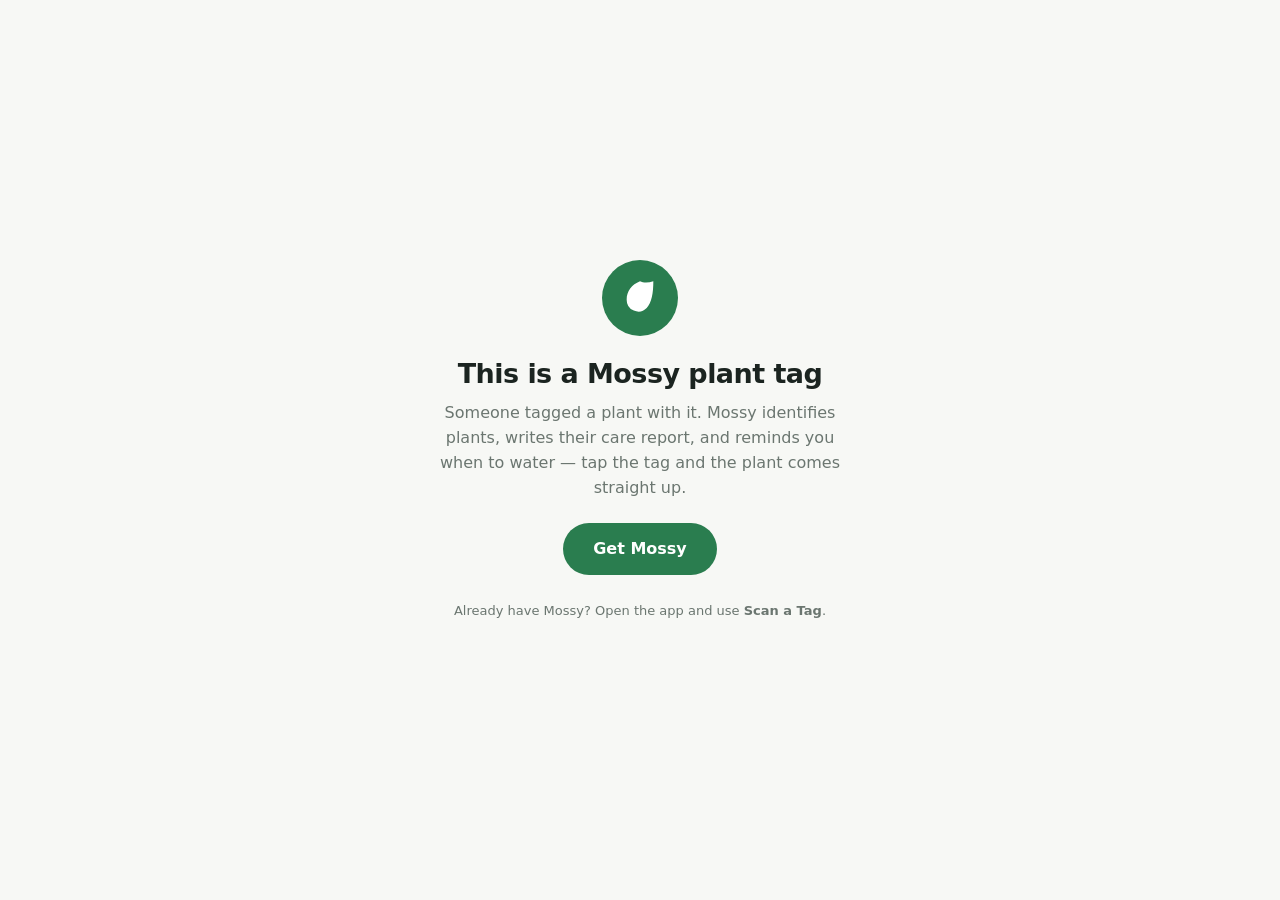
==== index.html @ 31482e2d "Mossy plant tag site: universal-link association file + landing page" ====
<!doctype html>
<html lang="en">
<head>
<meta charset="utf-8">
<meta name="viewport" content="width=device-width,initial-scale=1">
<title>Mossy Plant Tag</title>
<style>
  :root{
    --paper:#F7F8F5; --ink:#1B2420; --muted:#6B7670;
    --leaf:#2A7D4F; --rule:#D9DED7; --card:#FFFFFF;
  }
  @media (prefers-color-scheme:dark){
    :root{--paper:#121613;--ink:#E8EDE7;--muted:#94A09A;--leaf:#5FBF88;--rule:#2C3630;--card:#1A201C}
  }
  *{box-sizing:border-box}
  body{
    margin:0;min-height:100vh;display:flex;align-items:center;justify-content:center;
    padding:32px 20px;background:var(--paper);color:var(--ink);
    font:16px/1.55 -apple-system,BlinkMacSystemFont,"Segoe UI",system-ui,sans-serif;
  }
  .card{max-width:420px;width:100%;text-align:center}
  .mark{
    width:76px;height:76px;margin:0 auto 22px;border-radius:50%;
    background:var(--leaf);display:flex;align-items:center;justify-content:center;
  }
  .mark svg{width:40px;height:40px;fill:#fff}
  h1{font-size:27px;line-height:1.15;margin:0 0 12px;letter-spacing:-.02em}
  p{margin:0 0 18px;color:var(--muted)}
  .plant{
    background:var(--card);border:1px solid var(--rule);border-radius:14px;
    padding:16px;margin:24px 0;text-align:left;display:none;
  }
  .plant.on{display:block}
  .plant .lbl{
    font-size:11px;letter-spacing:.13em;text-transform:uppercase;color:var(--muted);
    margin-bottom:5px;
  }
  .plant code{
    font:13px ui-monospace,SFMono-Regular,Menlo,monospace;color:var(--ink);
    word-break:break-all;
  }
  .cta{
    display:inline-block;background:var(--leaf);color:#fff;text-decoration:none;
    font-weight:600;padding:14px 30px;border-radius:999px;margin-top:4px;
  }
  .note{font-size:13px;color:var(--muted);margin-top:26px}
</style>
</head>
<body>
  <div class="card">
    <div class="mark">
      <svg viewBox="0 0 24 24" aria-hidden="true"><path d="M12 2C7 4 4 8 4 13a7 7 0 0 0 12 5c3-3 4-9 4-16-3 1-6 1-8 0Z"/></svg>
    </div>
    <h1>This is a Mossy plant tag</h1>
    <p>Someone tagged a plant with it. Mossy identifies plants, writes their care report, and reminds you when to water — tap the tag and the plant comes straight up.</p>

    <div class="plant" id="plant">
      <div class="lbl">Plant on this tag</div>
      <code id="pid"></code>
    </div>

    <a class="cta" href="#" id="cta">Get Mossy</a>
    <p class="note">Already have Mossy? Open the app and use <b>Scan a Tag</b>.</p>
  </div>

<script>
  // The tag URL is /p/<uuid>. Show the id so a person can tell tags apart.
  var m = location.pathname.match(/\/p\/([0-9a-fA-F-]{36})/);
  if (m) {
    document.getElementById('pid').textContent = m[1];
    document.getElementById('plant').classList.add('on');
  }
</script>
</body>
</html>
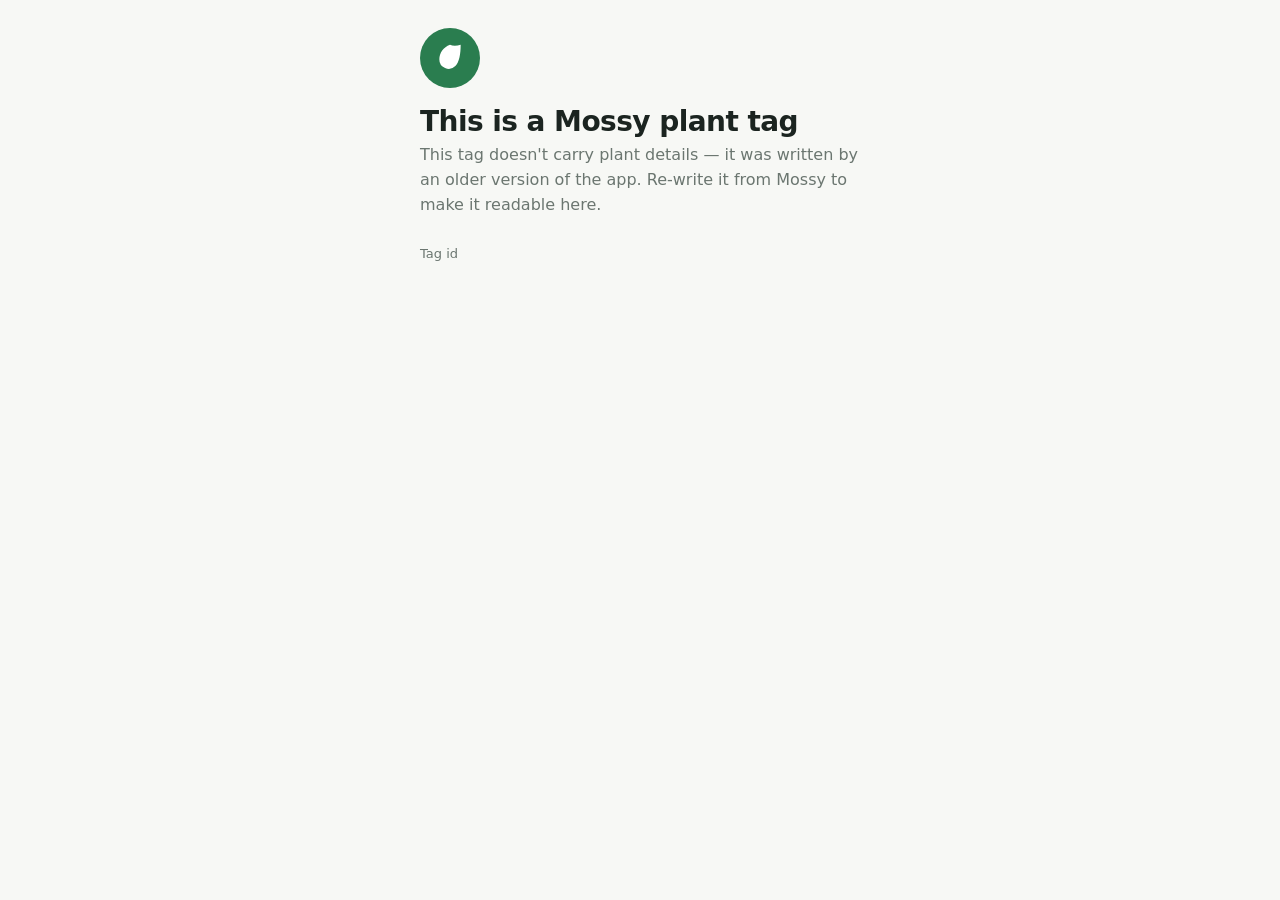
==== commit a15bc1aa: "Self-describing plant page: renders name/light/water from the tag URL, per-browser watering log" ====
--- a/index.html
+++ b/index.html
@@ -6,70 +6,152 @@
 <title>Mossy Plant Tag</title>
 <style>
   :root{
-    --paper:#F7F8F5; --ink:#1B2420; --muted:#6B7670;
-    --leaf:#2A7D4F; --rule:#D9DED7; --card:#FFFFFF;
+    --paper:#F7F8F5;--ink:#1B2420;--muted:#6B7670;--leaf:#2A7D4F;
+    --rule:#D9DED7;--card:#FFF;--blue:#2D6CA8;
   }
   @media (prefers-color-scheme:dark){
-    :root{--paper:#121613;--ink:#E8EDE7;--muted:#94A09A;--leaf:#5FBF88;--rule:#2C3630;--card:#1A201C}
+    :root{--paper:#121613;--ink:#E8EDE7;--muted:#94A09A;--leaf:#5FBF88;
+          --rule:#2C3630;--card:#1A201C;--blue:#6BA6DC}
   }
   *{box-sizing:border-box}
-  body{
-    margin:0;min-height:100vh;display:flex;align-items:center;justify-content:center;
-    padding:32px 20px;background:var(--paper);color:var(--ink);
-    font:16px/1.55 -apple-system,BlinkMacSystemFont,"Segoe UI",system-ui,sans-serif;
-  }
-  .card{max-width:420px;width:100%;text-align:center}
-  .mark{
-    width:76px;height:76px;margin:0 auto 22px;border-radius:50%;
-    background:var(--leaf);display:flex;align-items:center;justify-content:center;
-  }
-  .mark svg{width:40px;height:40px;fill:#fff}
-  h1{font-size:27px;line-height:1.15;margin:0 0 12px;letter-spacing:-.02em}
-  p{margin:0 0 18px;color:var(--muted)}
-  .plant{
-    background:var(--card);border:1px solid var(--rule);border-radius:14px;
-    padding:16px;margin:24px 0;text-align:left;display:none;
-  }
-  .plant.on{display:block}
-  .plant .lbl{
-    font-size:11px;letter-spacing:.13em;text-transform:uppercase;color:var(--muted);
-    margin-bottom:5px;
-  }
-  .plant code{
-    font:13px ui-monospace,SFMono-Regular,Menlo,monospace;color:var(--ink);
-    word-break:break-all;
-  }
-  .cta{
-    display:inline-block;background:var(--leaf);color:#fff;text-decoration:none;
-    font-weight:600;padding:14px 30px;border-radius:999px;margin-top:4px;
-  }
-  .note{font-size:13px;color:var(--muted);margin-top:26px}
+  body{margin:0;padding:28px 20px 56px;background:var(--paper);color:var(--ink);
+    font:16px/1.55 -apple-system,BlinkMacSystemFont,"Segoe UI",Roboto,system-ui,sans-serif}
+  .wrap{max-width:440px;margin:0 auto}
+  .mark{width:60px;height:60px;border-radius:50%;background:var(--leaf);
+    display:flex;align-items:center;justify-content:center;margin-bottom:18px}
+  .mark svg{width:32px;height:32px;fill:#fff}
+  h1{font-size:28px;line-height:1.12;margin:0 0 6px;letter-spacing:-.02em}
+  .sub{color:var(--muted);margin:0 0 24px}
+  .card{background:var(--card);border:1px solid var(--rule);border-radius:14px;
+    padding:16px 18px;margin-bottom:12px}
+  .row{display:flex;gap:14px;align-items:flex-start}
+  .row+.row{margin-top:14px;padding-top:14px;border-top:1px solid var(--rule)}
+  .ico{font-size:19px;line-height:1.3;width:24px;flex:none;text-align:center}
+  .k{font-size:11px;letter-spacing:.12em;text-transform:uppercase;color:var(--muted)}
+  .v{font-weight:600}
+  button{font:inherit;font-weight:600;border:0;border-radius:999px;padding:13px 22px;
+    background:var(--leaf);color:#fff;cursor:pointer;width:100%}
+  button.ghost{background:transparent;color:var(--muted);border:1px solid var(--rule);
+    padding:9px 16px;width:auto;font-size:13px;font-weight:500;margin-top:10px}
+  .log{margin-top:6px;font-size:13px;color:var(--muted)}
+  .note{font-size:13px;color:var(--muted);margin-top:26px;line-height:1.6}
+  .note b{color:var(--ink)}
+  code{font:12px ui-monospace,SFMono-Regular,Menlo,monospace;color:var(--muted);
+    word-break:break-all}
+  #generic{display:none}
 </style>
 </head>
 <body>
-  <div class="card">
-    <div class="mark">
-      <svg viewBox="0 0 24 24" aria-hidden="true"><path d="M12 2C7 4 4 8 4 13a7 7 0 0 0 12 5c3-3 4-9 4-16-3 1-6 1-8 0Z"/></svg>
-    </div>
-    <h1>This is a Mossy plant tag</h1>
-    <p>Someone tagged a plant with it. Mossy identifies plants, writes their care report, and reminds you when to water — tap the tag and the plant comes straight up.</p>
+<div class="wrap">
+  <div class="mark">
+    <svg viewBox="0 0 24 24" aria-hidden="true"><path d="M12 2C7 4 4 8 4 13a7 7 0 0 0 12 5c3-3 4-9 4-16-3 1-6 1-8 0Z"/></svg>
+  </div>
 
-    <div class="plant" id="plant">
-      <div class="lbl">Plant on this tag</div>
-      <code id="pid"></code>
+  <div id="plant" hidden>
+    <h1 id="pname">Plant</h1>
+    <p class="sub">From a Mossy plant tag</p>
+
+    <div class="card" id="care"></div>
+
+    <div class="card">
+      <div class="k">Watering</div>
+      <div class="v" id="lastw">Not logged on this phone yet</div>
+      <div class="log" id="due"></div>
+      <div style="margin-top:14px"><button id="water">I watered it today</button></div>
+      <button class="ghost" id="undo" hidden>Undo last</button>
     </div>
 
-    <a class="cta" href="#" id="cta">Get Mossy</a>
-    <p class="note">Already have Mossy? Open the app and use <b>Scan a Tag</b>.</p>
+    <p class="note">
+      Watering dates are saved <b>in this browser only</b> — nothing is uploaded and there's no account.
+      Clearing site data clears them.
+      <br><br>
+      The <b>Mossy app</b> identifies plants from a photo, writes these tags, and sends watering
+      reminders. It's iPhone-only for now.
+    </p>
   </div>
 
+  <div id="generic">
+    <h1>This is a Mossy plant tag</h1>
+    <p class="sub">This tag doesn't carry plant details — it was written by an older version of the app. Re-write it from Mossy to make it readable here.</p>
+    <p class="note">Tag id<br><code id="pid"></code></p>
+  </div>
+</div>
+
 <script>
-  // The tag URL is /p/<uuid>. Show the id so a person can tell tags apart.
+(function () {
+  var q = new URLSearchParams(location.search);
+  var name = q.get('n');
+  var water = parseInt(q.get('w'), 10);
+  var light = q.get('l');
   var m = location.pathname.match(/\/p\/([0-9a-fA-F-]{36})/);
-  if (m) {
-    document.getElementById('pid').textContent = m[1];
-    document.getElementById('plant').classList.add('on');
+  var id = m ? m[1] : null;
+
+  if (!name) {
+    document.getElementById('generic').style.display = 'block';
+    if (id) document.getElementById('pid').textContent = id;
+    return;
   }
+
+  document.getElementById('plant').hidden = false;
+  document.getElementById('pname').textContent = name;
+  document.title = name + ' — Mossy';
+
+  var care = document.getElementById('care');
+  function row(icon, k, v) {
+    var d = document.createElement('div');
+    d.className = 'row';
+    d.innerHTML = '<div class="ico"></div><div><div class="k"></div><div class="v"></div></div>';
+    d.querySelector('.ico').textContent = icon;
+    d.querySelector('.k').textContent = k;
+    d.querySelector('.v').textContent = v;
+    care.appendChild(d);
+  }
+  if (light) row('☀️', 'Light', light);
+  if (water) row('💧', 'Water', 'About every ' + water + (water === 1 ? ' day' : ' days'));
+  if (!light && !water) care.remove();
+
+  // Per-browser watering log. No server, no account — the tag is the key.
+  var KEY = 'mossy:w:' + (id || name);
+  function read() {
+    try { return JSON.parse(localStorage.getItem(KEY) || '[]'); } catch (e) { return []; }
+  }
+  function write(v) {
+    try { localStorage.setItem(KEY, JSON.stringify(v)); } catch (e) {}
+  }
+  function days(iso) {
+    return Math.floor((Date.now() - new Date(iso)) / 86400000);
+  }
+  function render() {
+    var log = read();
+    var lastEl = document.getElementById('lastw');
+    var dueEl = document.getElementById('due');
+    document.getElementById('undo').hidden = log.length === 0;
+    if (!log.length) {
+      lastEl.textContent = 'Not logged on this phone yet';
+      dueEl.textContent = '';
+      return;
+    }
+    var d = days(log[0]);
+    lastEl.textContent = d <= 0 ? 'Watered today'
+      : d === 1 ? 'Watered yesterday' : 'Watered ' + d + ' days ago';
+    if (water) {
+      var left = water - d;
+      dueEl.textContent = left > 1 ? 'Next in about ' + left + ' days'
+        : left === 1 ? 'Next tomorrow'
+        : left === 0 ? 'Due today' : 'Overdue by ' + (-left) + ' days';
+    }
+  }
+  document.getElementById('water').addEventListener('click', function () {
+    var log = read();
+    log.unshift(new Date().toISOString());
+    write(log.slice(0, 30));
+    render();
+  });
+  document.getElementById('undo').addEventListener('click', function () {
+    var log = read(); log.shift(); write(log); render();
+  });
+  render();
+})();
 </script>
 </body>
 </html>
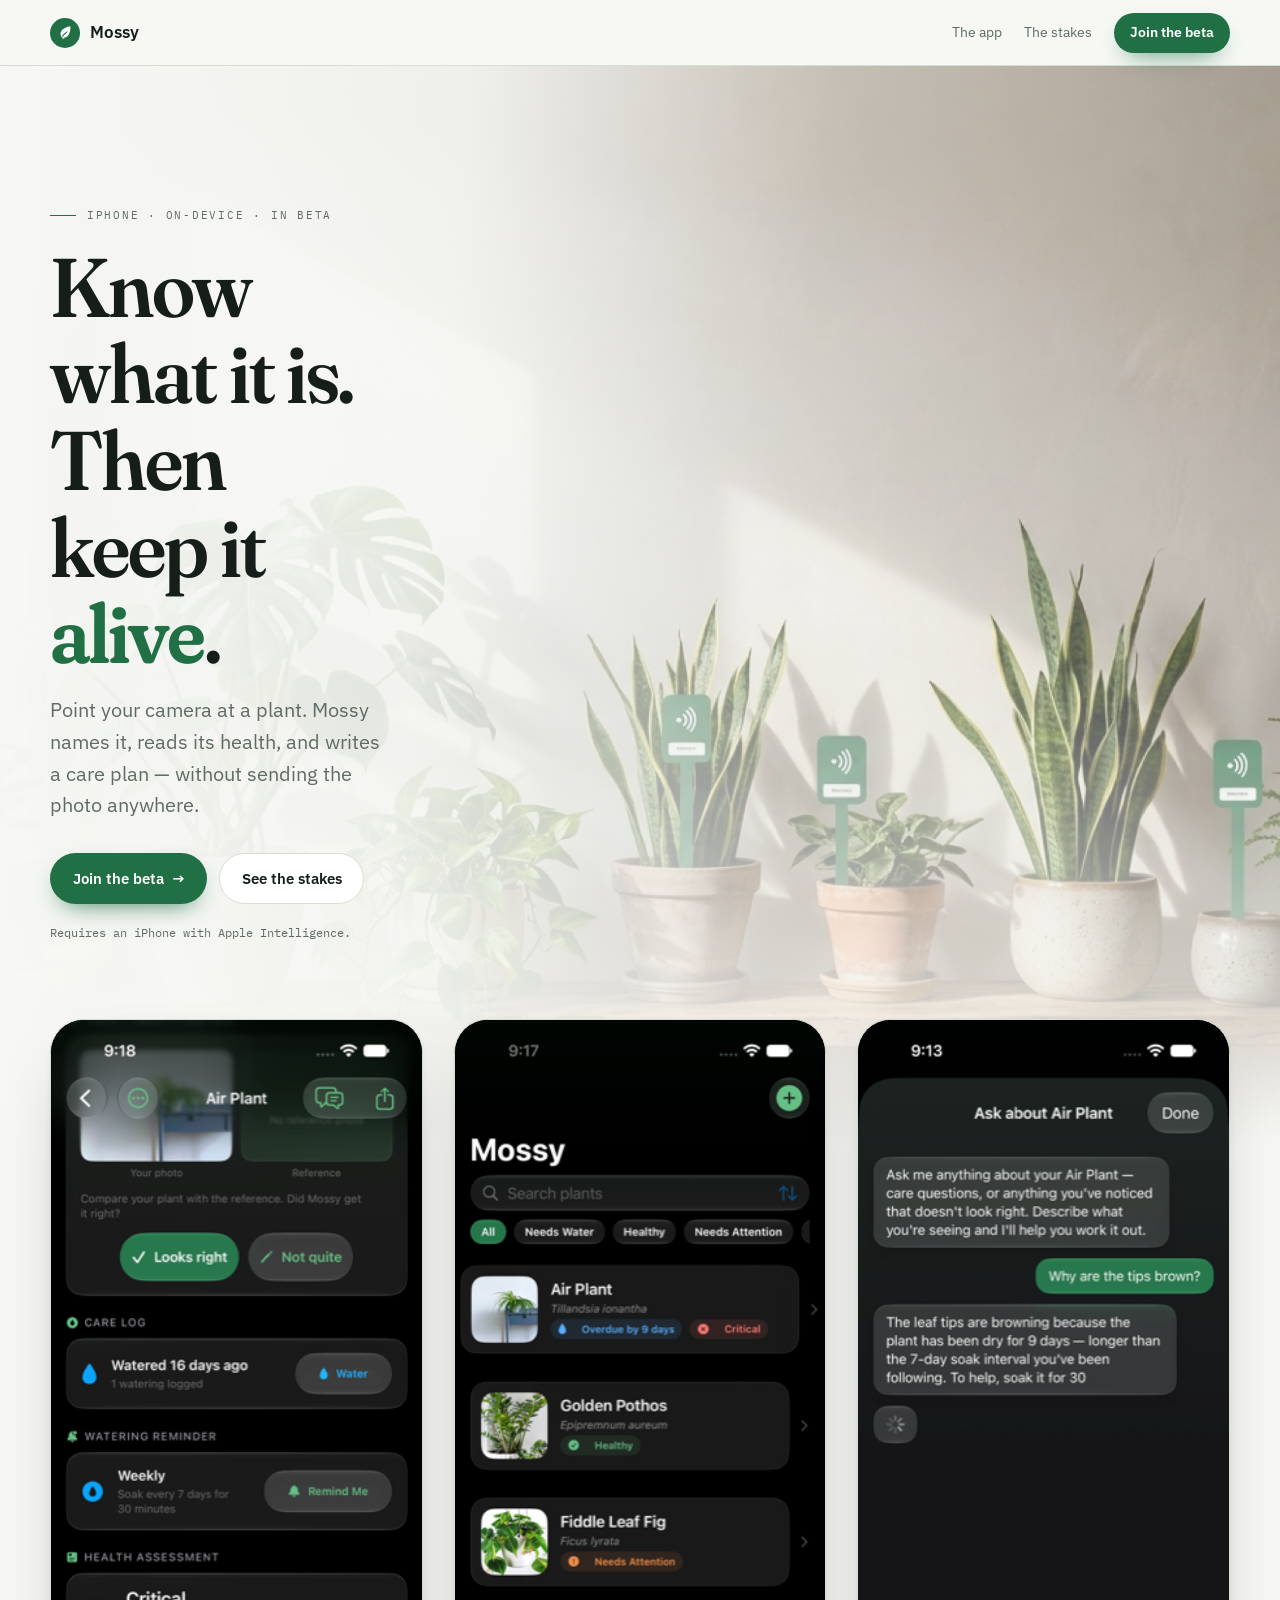
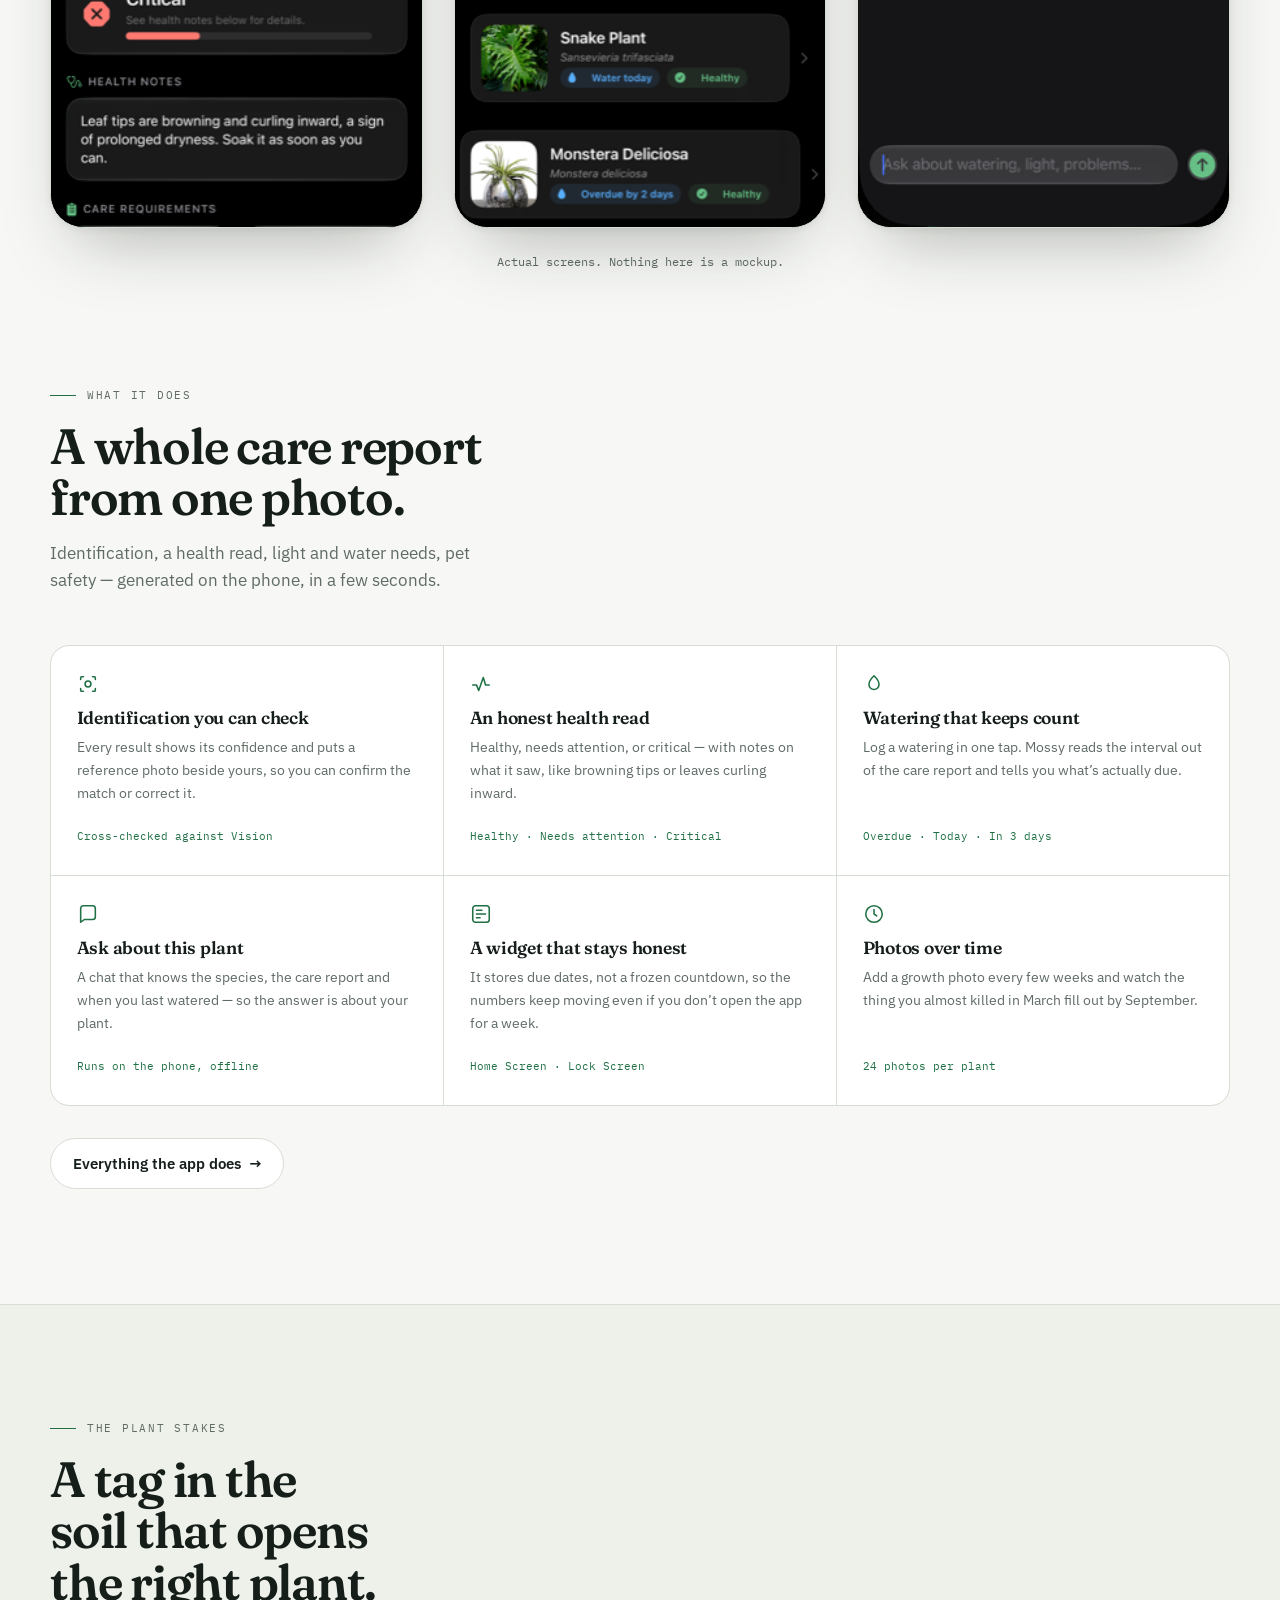
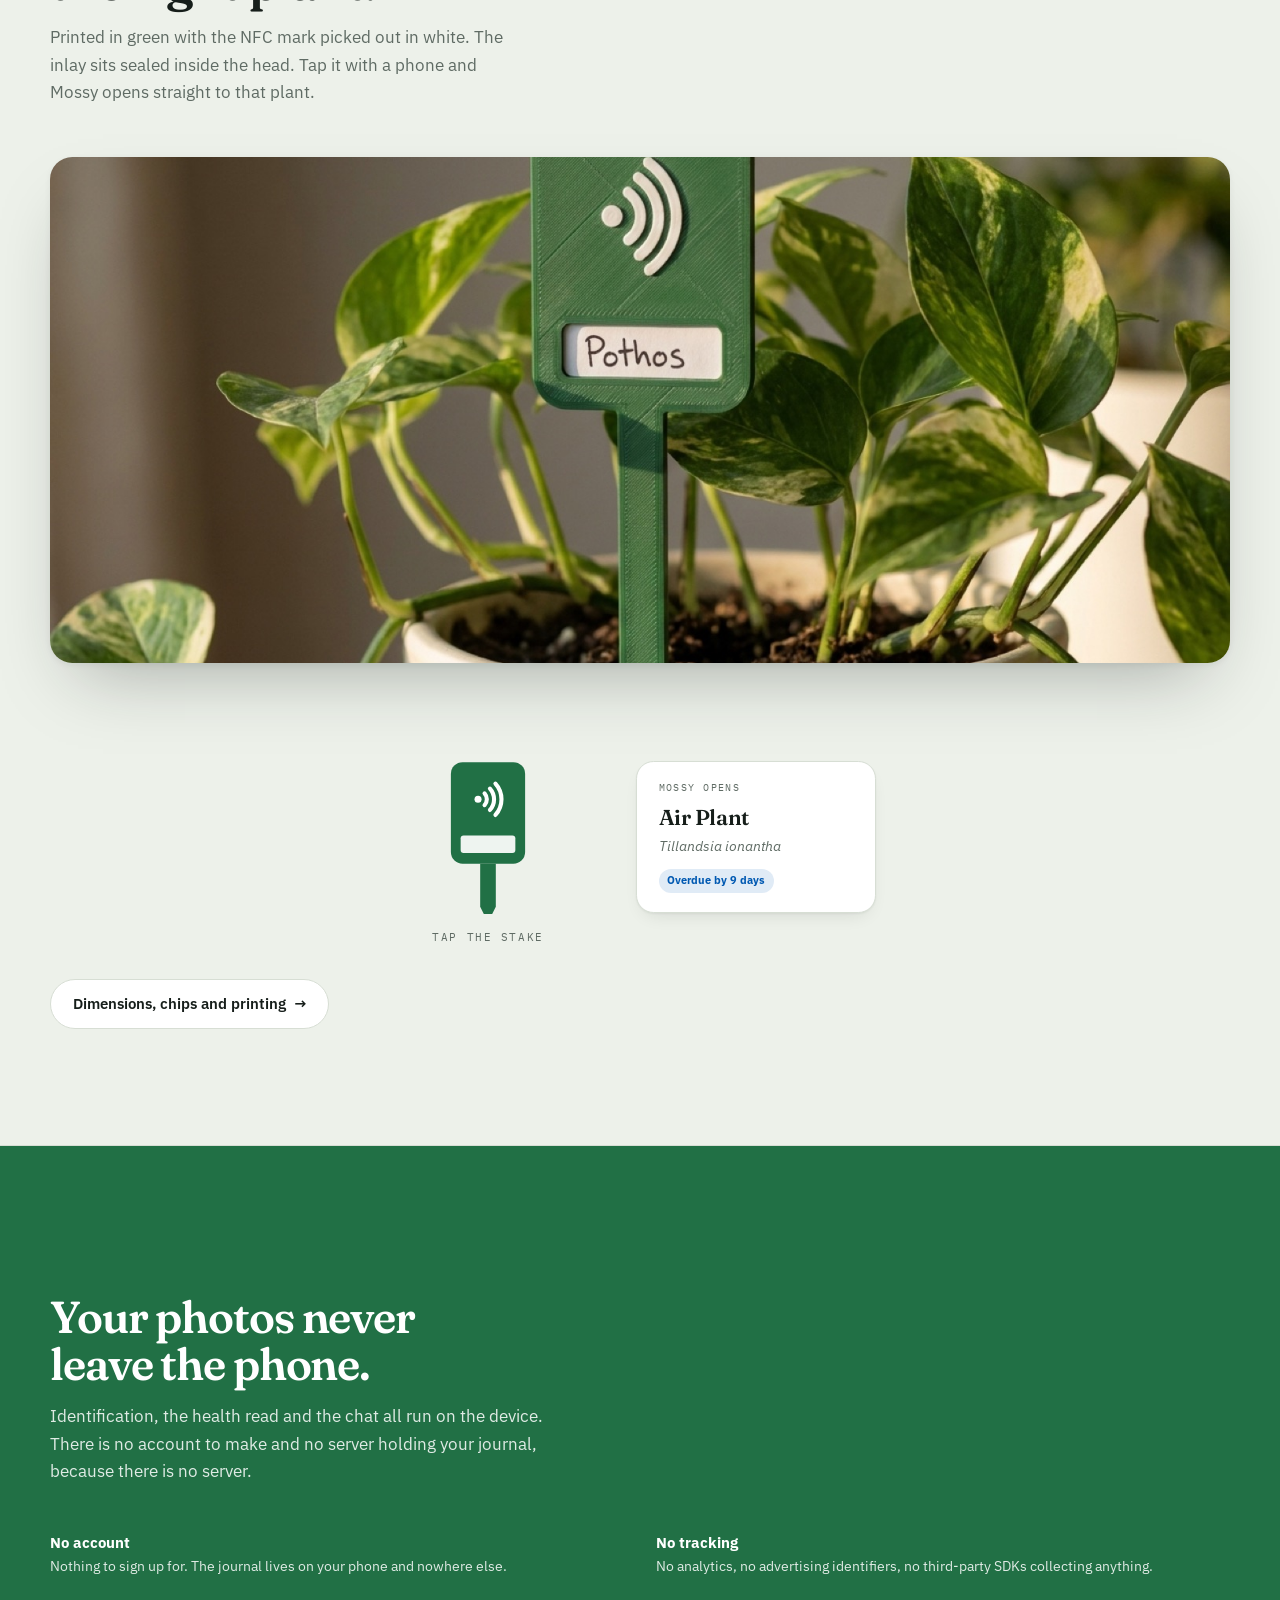
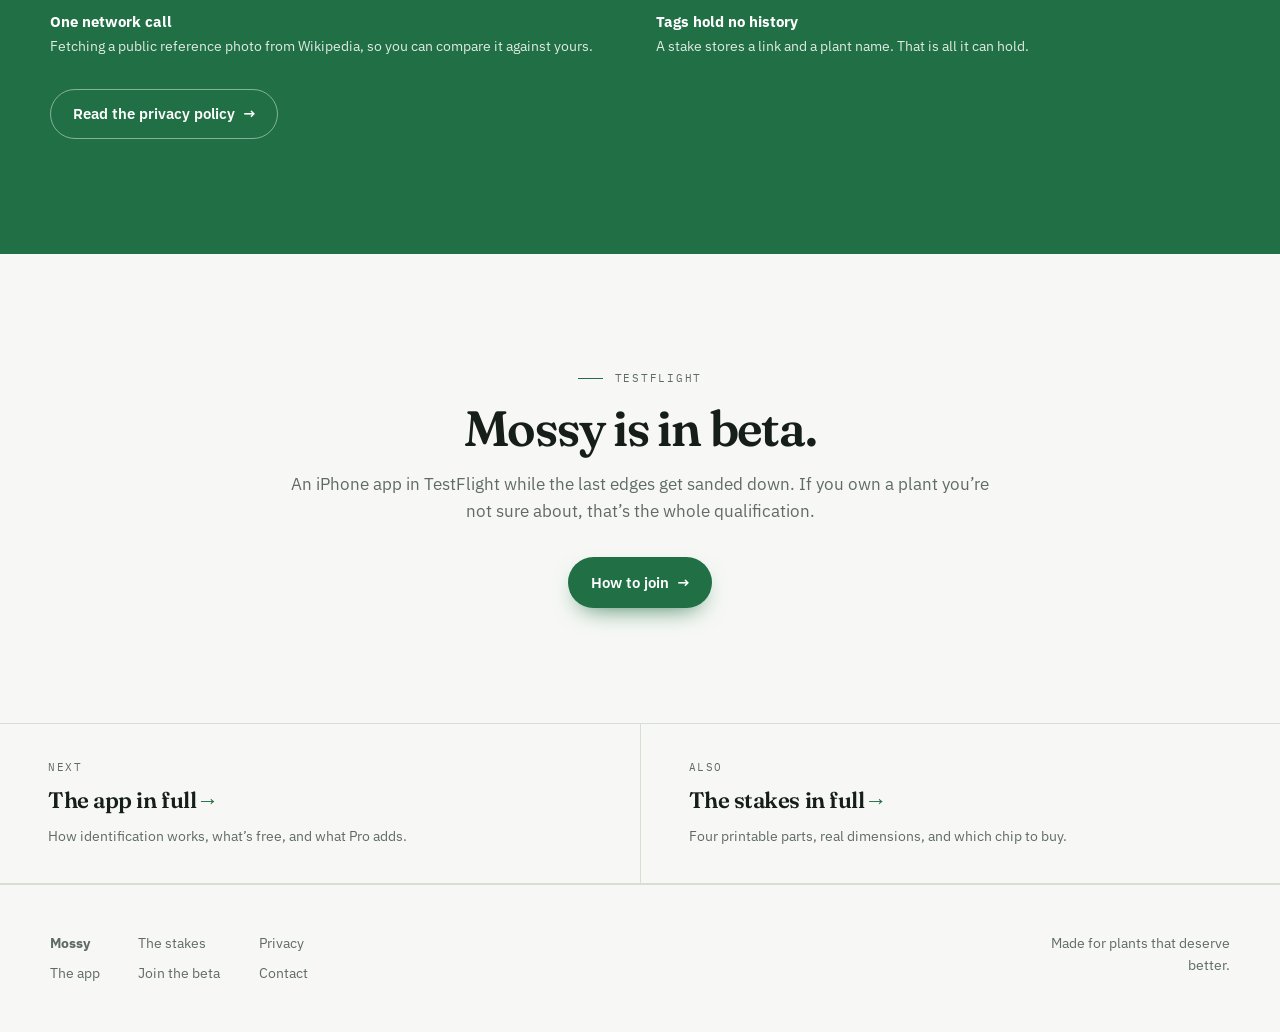
==== commit b4654593: "Multi-page Mossy site: app, stakes, beta, restyled privacy Replaces the root tag page with a real la" ====
--- a/index.html
+++ b/index.html
@@ -3,155 +3,249 @@
 <head>
 <meta charset="utf-8">
 <meta name="viewport" content="width=device-width,initial-scale=1">
-<title>Mossy Plant Tag</title>
-<style>
-  :root{
-    --paper:#F7F8F5;--ink:#1B2420;--muted:#6B7670;--leaf:#2A7D4F;
-    --rule:#D9DED7;--card:#FFF;--blue:#2D6CA8;
-  }
-  @media (prefers-color-scheme:dark){
-    :root{--paper:#121613;--ink:#E8EDE7;--muted:#94A09A;--leaf:#5FBF88;
-          --rule:#2C3630;--card:#1A201C;--blue:#6BA6DC}
-  }
-  *{box-sizing:border-box}
-  body{margin:0;padding:28px 20px 56px;background:var(--paper);color:var(--ink);
-    font:16px/1.55 -apple-system,BlinkMacSystemFont,"Segoe UI",Roboto,system-ui,sans-serif}
-  .wrap{max-width:440px;margin:0 auto}
-  .mark{width:60px;height:60px;border-radius:50%;background:var(--leaf);
-    display:flex;align-items:center;justify-content:center;margin-bottom:18px}
-  .mark svg{width:32px;height:32px;fill:#fff}
-  h1{font-size:28px;line-height:1.12;margin:0 0 6px;letter-spacing:-.02em}
-  .sub{color:var(--muted);margin:0 0 24px}
-  .card{background:var(--card);border:1px solid var(--rule);border-radius:14px;
-    padding:16px 18px;margin-bottom:12px}
-  .row{display:flex;gap:14px;align-items:flex-start}
-  .row+.row{margin-top:14px;padding-top:14px;border-top:1px solid var(--rule)}
-  .ico{font-size:19px;line-height:1.3;width:24px;flex:none;text-align:center}
-  .k{font-size:11px;letter-spacing:.12em;text-transform:uppercase;color:var(--muted)}
-  .v{font-weight:600}
-  button{font:inherit;font-weight:600;border:0;border-radius:999px;padding:13px 22px;
-    background:var(--leaf);color:#fff;cursor:pointer;width:100%}
-  button.ghost{background:transparent;color:var(--muted);border:1px solid var(--rule);
-    padding:9px 16px;width:auto;font-size:13px;font-weight:500;margin-top:10px}
-  .log{margin-top:6px;font-size:13px;color:var(--muted)}
-  .note{font-size:13px;color:var(--muted);margin-top:26px;line-height:1.6}
-  .note b{color:var(--ink)}
-  code{font:12px ui-monospace,SFMono-Regular,Menlo,monospace;color:var(--muted);
-    word-break:break-all}
-  #generic{display:none}
-</style>
+<title>Mossy</title>
+<meta name="description" content="An iPhone app that identifies your plants and keeps them alive — and 3D-printed NFC stakes that open the right plant with a tap.">
+<meta name="theme-color" content="#217045">
+<link rel="preconnect" href="https://fonts.googleapis.com">
+<link rel="preconnect" href="https://fonts.gstatic.com" crossorigin>
+<link rel="stylesheet" href="https://fonts.googleapis.com/css2?family=Fraunces:opsz,wght,SOFT,WONK@9..144,300..900,0..100,0..1&family=IBM+Plex+Mono:wght@400;500&family=IBM+Plex+Sans:ital,wght@0,400;0,500;0,600;1,400&display=swap">
+<link rel="stylesheet" href="/assets/site.css">
 </head>
 <body>
-<div class="wrap">
-  <div class="mark">
-    <svg viewBox="0 0 24 24" aria-hidden="true"><path d="M12 2C7 4 4 8 4 13a7 7 0 0 0 12 5c3-3 4-9 4-16-3 1-6 1-8 0Z"/></svg>
-  </div>
-
-  <div id="plant" hidden>
-    <h1 id="pname">Plant</h1>
-    <p class="sub">From a Mossy plant tag</p>
-
-    <div class="card" id="care"></div>
-
-    <div class="card">
-      <div class="k">Watering</div>
-      <div class="v" id="lastw">Not logged on this phone yet</div>
-      <div class="log" id="due"></div>
-      <div style="margin-top:14px"><button id="water">I watered it today</button></div>
-      <button class="ghost" id="undo" hidden>Undo last</button>
-    </div>
-
-    <p class="note">
-      Watering dates are saved <b>in this browser only</b> — nothing is uploaded and there's no account.
-      Clearing site data clears them.
-      <br><br>
-      The <b>Mossy app</b> identifies plants from a photo, writes these tags, and sends watering
-      reminders. It's iPhone-only for now.
-    </p>
-  </div>
-
-  <div id="generic">
-    <h1>This is a Mossy plant tag</h1>
-    <p class="sub">This tag doesn't carry plant details — it was written by an older version of the app. Re-write it from Mossy to make it readable here.</p>
-    <p class="note">Tag id<br><code id="pid"></code></p>
-  </div>
-</div>
-
-<script>
-(function () {
-  var q = new URLSearchParams(location.search);
-  var name = q.get('n');
-  var water = parseInt(q.get('w'), 10);
-  var light = q.get('l');
-  var m = location.pathname.match(/\/p\/([0-9a-fA-F-]{36})/);
-  var id = m ? m[1] : null;
-
-  if (!name) {
-    document.getElementById('generic').style.display = 'block';
-    if (id) document.getElementById('pid').textContent = id;
-    return;
-  }
-
-  document.getElementById('plant').hidden = false;
-  document.getElementById('pname').textContent = name;
-  document.title = name + ' — Mossy';
-
-  var care = document.getElementById('care');
-  function row(icon, k, v) {
-    var d = document.createElement('div');
-    d.className = 'row';
-    d.innerHTML = '<div class="ico"></div><div><div class="k"></div><div class="v"></div></div>';
-    d.querySelector('.ico').textContent = icon;
-    d.querySelector('.k').textContent = k;
-    d.querySelector('.v').textContent = v;
-    care.appendChild(d);
-  }
-  if (light) row('☀️', 'Light', light);
-  if (water) row('💧', 'Water', 'About every ' + water + (water === 1 ? ' day' : ' days'));
-  if (!light && !water) care.remove();
-
-  // Per-browser watering log. No server, no account — the tag is the key.
-  var KEY = 'mossy:w:' + (id || name);
-  function read() {
-    try { return JSON.parse(localStorage.getItem(KEY) || '[]'); } catch (e) { return []; }
-  }
-  function write(v) {
-    try { localStorage.setItem(KEY, JSON.stringify(v)); } catch (e) {}
-  }
-  function days(iso) {
-    return Math.floor((Date.now() - new Date(iso)) / 86400000);
-  }
-  function render() {
-    var log = read();
-    var lastEl = document.getElementById('lastw');
-    var dueEl = document.getElementById('due');
-    document.getElementById('undo').hidden = log.length === 0;
-    if (!log.length) {
-      lastEl.textContent = 'Not logged on this phone yet';
-      dueEl.textContent = '';
-      return;
-    }
-    var d = days(log[0]);
-    lastEl.textContent = d <= 0 ? 'Watered today'
-      : d === 1 ? 'Watered yesterday' : 'Watered ' + d + ' days ago';
-    if (water) {
-      var left = water - d;
-      dueEl.textContent = left > 1 ? 'Next in about ' + left + ' days'
-        : left === 1 ? 'Next tomorrow'
-        : left === 0 ? 'Due today' : 'Overdue by ' + (-left) + ' days';
-    }
-  }
-  document.getElementById('water').addEventListener('click', function () {
-    var log = read();
-    log.unshift(new Date().toISOString());
-    write(log.slice(0, 30));
-    render();
-  });
-  document.getElementById('undo').addEventListener('click', function () {
-    var log = read(); log.shift(); write(log); render();
-  });
-  render();
-})();
-</script>
+
+<div class="progress" aria-hidden="true"></div>
+
+<header>
+  <div class="wrap bar">
+    <a class="brand" href="/">
+      <span class="disc" aria-hidden="true">
+        <svg viewBox="0 0 24 24" fill="#fff"><path d="M12 21c-4 0-7-3-7-7 0-5 4-9 14-11 0 10-3 15-8 16-1 0-2 .3-3 2h-1c.6-2.6 2.4-5 5-7 1.8-1.4 3-3 3.6-4.6-2.4 1.8-5 3-7 5.4-1 1.2-1.6 2.6-1.6 4.2 0 1 .3 1.7 1 2z"/></svg>
+      </span>
+      Mossy
+    </a>
+    <nav>
+      <a href="/app/" class="hide-s">The app</a>
+      <a href="/stakes/" class="hide-xs">The stakes</a>
+      <a class="btn btn-primary" href="/beta/">Join the beta</a>
+    </nav>
+  </div>
+</header>
+
+<main>
+
+  <!-- ── Hero ───────────────────────────────────────────────────────── -->
+  <div class="hero">
+    <div class="hero-media" aria-hidden="true">
+      <img src="/img/shelf.jpg" alt="" width="2000" height="1125" fetchpriority="high">
+    </div>
+    <div class="wrap"><div class="hero-inner">
+      <p class="label">iPhone &middot; on-device &middot; in beta</p>
+      <h1>Know what it is.<br>Then keep it <em>alive</em>.</h1>
+      <p class="lede">Point your camera at a plant. Mossy names it, reads its
+        health, and writes a care plan &mdash; without sending the photo anywhere.</p>
+      <div class="cta-row">
+        <a class="btn btn-primary" href="/beta/">Join the beta <span class="arw">&rarr;</span></a>
+        <a class="btn btn-ghost" href="/stakes/">See the stakes</a>
+      </div>
+      <p class="hero-note">Requires an iPhone with Apple&nbsp;Intelligence.</p>
+    </div></div>
+  </div>
+
+  <div class="wrap">
+    <div class="fan stagger">
+      <div class="device"><img src="/img/detail.png" alt="A plant's page in Mossy, showing a low-confidence warning, your photo beside a reference, and a care log." width="620" height="1348" loading="lazy"></div>
+      <div class="device"><img src="/img/journal-dark.png" alt="The Mossy journal listing five plants with watering and health badges." width="620" height="1348" loading="lazy"></div>
+      <div class="device"><img src="/img/chat.png" alt="Asking Mossy why the tips are brown, and getting an answer that cites the plant's watering history." width="620" height="1348" loading="lazy"></div>
+    </div>
+    <p class="fan-cap">Actual screens. Nothing here is a mockup.</p>
+  </div>
+
+  <!-- ── What it does ───────────────────────────────────────────────── -->
+  <section id="app">
+    <div class="wrap">
+      <div class="plate-head reveal">
+        <p class="label">What it does</p>
+        <h2>A whole care report from one photo.</h2>
+        <p>Identification, a health read, light and water needs, pet safety
+          &mdash; generated on the phone, in a few seconds.</p>
+      </div>
+
+      <div class="features stagger">
+        <div class="feature">
+          <svg class="ix" viewBox="0 0 24 24" fill="none" stroke="currentColor" stroke-width="1.7" stroke-linecap="round" stroke-linejoin="round"><path d="M4 7V5a1 1 0 0 1 1-1h2M17 4h2a1 1 0 0 1 1 1v2M20 17v2a1 1 0 0 1-1 1h-2M7 20H5a1 1 0 0 1-1-1v-2"/><circle cx="12" cy="12" r="3.2"/></svg>
+          <h3>Identification you can check</h3>
+          <p>Every result shows its confidence and puts a reference photo beside
+            yours, so you can confirm the match or correct it.</p>
+          <p class="spec">Cross-checked against Vision</p>
+        </div>
+        <div class="feature">
+          <svg class="ix" viewBox="0 0 24 24" fill="none" stroke="currentColor" stroke-width="1.7" stroke-linecap="round" stroke-linejoin="round"><path d="M3 13h4l2.5 6 5-14L17 13h4"/></svg>
+          <h3>An honest health read</h3>
+          <p>Healthy, needs attention, or critical &mdash; with notes on what it
+            saw, like browning tips or leaves curling inward.</p>
+          <p class="spec">Healthy &middot; Needs attention &middot; Critical</p>
+        </div>
+        <div class="feature">
+          <svg class="ix" viewBox="0 0 24 24" fill="none" stroke="currentColor" stroke-width="1.7" stroke-linecap="round" stroke-linejoin="round"><path d="M12 3s5.5 5.4 5.5 9.4A5.5 5.5 0 0 1 12 18a5.5 5.5 0 0 1-5.5-5.6C6.5 8.4 12 3 12 3Z"/></svg>
+          <h3>Watering that keeps count</h3>
+          <p>Log a watering in one tap. Mossy reads the interval out of the care
+            report and tells you what&rsquo;s actually due.</p>
+          <p class="spec">Overdue &middot; Today &middot; In 3 days</p>
+        </div>
+        <div class="feature">
+          <svg class="ix" viewBox="0 0 24 24" fill="none" stroke="currentColor" stroke-width="1.7" stroke-linecap="round" stroke-linejoin="round"><path d="M20 15a3 3 0 0 1-3 3H8l-4 3V6a3 3 0 0 1 3-3h10a3 3 0 0 1 3 3z"/></svg>
+          <h3>Ask about this plant</h3>
+          <p>A chat that knows the species, the care report and when you last
+            watered &mdash; so the answer is about your plant.</p>
+          <p class="spec">Runs on the phone, offline</p>
+        </div>
+        <div class="feature">
+          <svg class="ix" viewBox="0 0 24 24" fill="none" stroke="currentColor" stroke-width="1.7" stroke-linecap="round" stroke-linejoin="round"><rect x="3" y="3" width="18" height="18" rx="3"/><path d="M7 8h6M7 12h10M7 16h4"/></svg>
+          <h3>A widget that stays honest</h3>
+          <p>It stores due dates, not a frozen countdown, so the numbers keep
+            moving even if you don&rsquo;t open the app for a week.</p>
+          <p class="spec">Home Screen &middot; Lock Screen</p>
+        </div>
+        <div class="feature">
+          <svg class="ix" viewBox="0 0 24 24" fill="none" stroke="currentColor" stroke-width="1.7" stroke-linecap="round" stroke-linejoin="round"><circle cx="12" cy="12" r="9"/><path d="M12 7v5l3 2"/></svg>
+          <h3>Photos over time</h3>
+          <p>Add a growth photo every few weeks and watch the thing you almost
+            killed in March fill out by September.</p>
+          <p class="spec">24 photos per plant</p>
+        </div>
+      </div>
+
+      <div class="cta-row reveal">
+        <a class="btn btn-ghost" href="/app/">Everything the app does <span class="arw">&rarr;</span></a>
+      </div>
+    </div>
+  </section>
+
+  <!-- ── The stakes ─────────────────────────────────────────────────── -->
+  <section id="stakes" class="tint">
+    <div class="wrap">
+      <div class="plate-head reveal">
+        <p class="label">The plant stakes</p>
+        <h2>A tag in the soil that opens the right plant.</h2>
+        <p>Printed in green with the NFC mark picked out in white. The inlay
+          sits sealed inside the head. Tap it with a phone and Mossy opens
+          straight to that plant.</p>
+      </div>
+
+      <figure class="photo wide reveal" style="margin-top:3.2rem">
+        <img src="/img/stake.jpg" alt="A green 3D-printed Mossy stake standing in the soil of a potted pothos, its white NFC symbol facing the camera and a handwritten paper label in the slot below."
+             width="1500" height="1125" loading="lazy">
+      </figure>
+
+      <!-- Press the stake and the thing the product actually does happens. -->
+      <div class="demo reveal">
+        <button class="demo-stake" data-tapdemo type="button" aria-label="Play the tap animation">
+          <svg viewBox="-24 -18 86 96" aria-hidden="true">
+            <g class="demo-waves" stroke="var(--leaf)" fill="none" stroke-width="2.1" stroke-linecap="round">
+              <path class="dw d1" d="M3.817 -8.029 A12 12 0 0 1 3.817 8.029" transform="translate(19,19)"/>
+              <path class="dw d2" d="M5.42 -11.4 A17 17 0 0 1 5.42 11.4" transform="translate(19,19)"/>
+              <path class="dw d3" d="M7.02 -14.72 A22 22 0 0 1 7.02 14.72" transform="translate(19,19)"/>
+            </g>
+            <path d="M15 52 H23 V74 L19 82 L15 74 Z" fill="var(--leaf)"/>
+            <rect x="0" y="0" width="38" height="52" rx="6" fill="var(--leaf)"/>
+            <g transform="translate(19,19)" stroke="#fff" stroke-width="2.1" fill="none" stroke-linecap="round">
+              <circle cx="-5.1" cy="0" r="1.8" fill="#fff" stroke="none"/>
+              <path d="M-1.756 -3.011 A4.5 4.5 0 0 1 -1.756 3.011"/>
+              <path d="M0.993 -5.487 A8.2 8.2 0 0 1 0.993 5.487"/>
+              <path d="M3.817 -8.029 A12 12 0 0 1 3.817 8.029"/>
+            </g>
+            <rect x="5" y="37.5" width="28" height="9" rx="1.5" fill="#fff" opacity=".92"/>
+          </svg>
+          <span class="demo-hint">Tap the stake</span>
+        </button>
+
+        <div class="demo-card" aria-hidden="true">
+          <p class="k">Mossy opens</p>
+          <p class="n">Air Plant</p>
+          <p class="s">Tillandsia ionantha</p>
+          <p class="b">Overdue by 9 days</p>
+        </div>
+      </div>
+
+      <div class="cta-row reveal">
+        <a class="btn btn-ghost" href="/stakes/">Dimensions, chips and printing <span class="arw">&rarr;</span></a>
+      </div>
+    </div>
+  </section>
+
+  <!-- ── Privacy ────────────────────────────────────────────────────── -->
+  <section class="band">
+    <div class="wrap">
+      <p class="label reveal">Where your plants live</p>
+      <h2 class="reveal">Your photos never leave the phone.</h2>
+      <p class="body reveal">Identification, the health read and the chat all run
+        on the device. There is no account to make and no server holding your
+        journal, because there is no server.</p>
+      <div class="cols stagger">
+        <p class="pt"><strong>No account</strong>Nothing to sign up for. The
+          journal lives on your phone and nowhere else.</p>
+        <p class="pt"><strong>No tracking</strong>No analytics, no advertising
+          identifiers, no third-party SDKs collecting anything.</p>
+        <p class="pt"><strong>One network call</strong>Fetching a public
+          reference photo from Wikipedia, so you can compare it against yours.</p>
+        <p class="pt"><strong>Tags hold no history</strong>A stake stores a link
+          and a plant name. That is all it can hold.</p>
+      </div>
+      <div class="cta-row reveal">
+        <a class="btn btn-ghost" href="/privacy/">Read the privacy policy <span class="arw">&rarr;</span></a>
+      </div>
+    </div>
+  </section>
+
+  <!-- ── Beta ───────────────────────────────────────────────────────── -->
+  <section>
+    <div class="narrow" style="text-align:center">
+      <p class="label center reveal">TestFlight</p>
+      <h2 class="reveal" style="font-size:clamp(2rem,4.4vw,3.1rem);margin-top:1rem">
+        Mossy is in beta.</h2>
+      <p class="reveal" style="color:var(--muted);margin-top:1rem">
+        An iPhone app in TestFlight while the last edges get sanded down. If you
+        own a plant you&rsquo;re not sure about, that&rsquo;s the whole
+        qualification.</p>
+      <div class="cta-row center reveal">
+        <a class="btn btn-primary" href="/beta/">How to join <span class="arw">&rarr;</span></a>
+      </div>
+    </div>
+  </section>
+
+</main>
+
+<nav class="next" aria-label="Keep reading">
+  <a href="/app/">
+    <span class="k">Next</span>
+    <span class="t">The app in full</span>
+    <span class="d">How identification works, what&rsquo;s free, and what Pro adds.</span>
+  </a>
+  <a href="/stakes/">
+    <span class="k">Also</span>
+    <span class="t">The stakes in full</span>
+    <span class="d">Four printable parts, real dimensions, and which chip to buy.</span>
+  </a>
+</nav>
+
+<footer>
+  <div class="wrap foot">
+    <nav>
+      <a href="/"><strong>Mossy</strong></a>
+      <a href="/app/">The app</a>
+    </nav>
+    <nav>
+      <a href="/stakes/">The stakes</a>
+      <a href="/beta/">Join the beta</a>
+    </nav>
+    <nav>
+      <a href="/privacy/">Privacy</a>
+      <a href="mailto:ozharsky@gmail.com">Contact</a>
+    </nav>
+    <span class="sp">Made for plants that deserve better.</span>
+  </div>
+</footer>
+
+<script src="/assets/site.js" defer></script>
 </body>
 </html>
--- a/assets/site.css
+++ b/assets/site.css
@@ -0,0 +1,409 @@
+/* ═══ Mossy — shared design system ═══════════════════════════════════════
+   Palette lifted straight from the app's Theme.swift, so the site and the
+   app are literally the same greens. Light values are the app's light-mode
+   tokens, dark values its dark-mode ones.
+   ═══════════════════════════════════════════════════════════════════════ */
+
+:root{
+  --paper:#F7F8F5;
+  --paper-2:#EDF1EA;
+  --card:#FFFFFF;
+  --ink:#161E1A;
+  --muted:#5F6B64;
+  --rule:#D7DED4;
+  --leaf:#217045;
+  --leaf-soft:#6BB075;
+  --bloom:#9E4D0F;
+  --water:#0059B2;
+  --danger:#BF211C;
+  --on-leaf:#FFFFFF;
+  --shadow-s:0 1px 2px rgba(22,30,26,.05),0 8px 20px -10px rgba(22,30,26,.16);
+  --shadow-l:0 2px 6px rgba(22,30,26,.06),0 34px 70px -28px rgba(22,30,26,.34);
+}
+@media (prefers-color-scheme:dark){
+  :root:not([data-theme="light"]){
+    --paper:#0E120F; --paper-2:#141A16; --card:#181F1A;
+    --ink:#E9EEE8;   --muted:#9AA69F;   --rule:#28322C;
+    --leaf:#66BF85;  --leaf-soft:#4D8C61; --bloom:#F28F4D;
+    --water:#59ADFF; --danger:#FF7870;  --on-leaf:#0B140D;
+    --shadow-s:0 1px 2px rgba(0,0,0,.45),0 10px 24px -12px rgba(0,0,0,.7);
+    --shadow-l:0 2px 6px rgba(0,0,0,.5),0 40px 80px -30px rgba(0,0,0,.85);
+  }
+}
+:root[data-theme="dark"]{
+  --paper:#0E120F; --paper-2:#141A16; --card:#181F1A;
+  --ink:#E9EEE8;   --muted:#9AA69F;   --rule:#28322C;
+  --leaf:#66BF85;  --leaf-soft:#4D8C61; --bloom:#F28F4D;
+  --water:#59ADFF; --danger:#FF7870;  --on-leaf:#0B140D;
+  --shadow-s:0 1px 2px rgba(0,0,0,.45),0 10px 24px -12px rgba(0,0,0,.7);
+  --shadow-l:0 2px 6px rgba(0,0,0,.5),0 40px 80px -30px rgba(0,0,0,.85);
+}
+
+/* ─── Base ───────────────────────────────────────────────────────────── */
+*,*::before,*::after{box-sizing:border-box}
+html{-webkit-text-size-adjust:100%;scroll-behavior:smooth;overflow-x:hidden;
+  scroll-padding-top:5rem}
+body{
+  margin:0;background:var(--paper);color:var(--ink);
+  font-family:"IBM Plex Sans",-apple-system,BlinkMacSystemFont,"Segoe UI",Roboto,system-ui,sans-serif;
+  font-size:17px;line-height:1.6;overflow-x:hidden;
+}
+h1,h2,h3,h4{
+  font-family:Fraunces,"Iowan Old Style",Georgia,serif;
+  font-variation-settings:"SOFT" 40,"WONK" 1;
+  font-weight:600;line-height:1.04;letter-spacing:-.025em;
+  text-wrap:balance;margin:0;
+}
+p{margin:0}
+a{color:inherit}
+img{max-width:100%;display:block}
+::selection{background:color-mix(in srgb,var(--leaf) 26%,transparent)}
+
+.wrap{width:min(1180px,100% - 2.6rem);margin-inline:auto}
+.narrow{width:min(720px,100% - 2.6rem);margin-inline:auto}
+
+.label{
+  font-family:"IBM Plex Mono",ui-monospace,SFMono-Regular,Menlo,monospace;
+  font-size:.688rem;letter-spacing:.16em;text-transform:uppercase;
+  color:var(--muted);display:flex;align-items:center;gap:.7rem;
+}
+.label::before{content:"";width:1.6rem;height:1px;background:var(--leaf);flex:none}
+.label.center{justify-content:center}
+
+section{padding-block:clamp(4.5rem,9vw,8rem)}
+.plate-head{display:flex;flex-direction:column;gap:1rem;max-width:46ch}
+.plate-head h2{font-size:clamp(2rem,4.4vw,3.1rem)}
+.plate-head p{color:var(--muted)}
+.tint{background:var(--paper-2);border-block:1px solid var(--rule)}
+
+/* ─── Scroll progress ────────────────────────────────────────────────── */
+/* Driven by the document's own scroll timeline — no JS, no scroll handler. */
+.progress{position:fixed;inset:0 0 auto;height:2px;z-index:80;
+  background:var(--leaf);transform-origin:0 50%;transform:scaleX(0)}
+@supports (animation-timeline:scroll()){
+  .progress{animation:grow linear both;animation-timeline:scroll(root block)}
+}
+@keyframes grow{from{transform:scaleX(0)}to{transform:scaleX(1)}}
+
+/* ─── Header ─────────────────────────────────────────────────────────── */
+header{
+  position:sticky;top:0;z-index:60;
+  background:color-mix(in srgb,var(--paper) 82%,transparent);
+  backdrop-filter:saturate(1.7) blur(16px);
+  -webkit-backdrop-filter:saturate(1.7) blur(16px);
+  border-bottom:1px solid var(--rule);
+}
+.bar{display:flex;align-items:center;gap:1rem;padding-block:.8rem}
+.brand{display:flex;align-items:center;gap:.6rem;font-weight:600;text-decoration:none}
+.brand .disc{width:30px;height:30px;border-radius:50%;background:var(--leaf);
+  display:grid;place-items:center;flex:none;transition:transform .4s cubic-bezier(.2,.7,.2,1)}
+.brand:hover .disc{transform:rotate(-14deg) scale(1.06)}
+.brand .disc svg{width:17px;height:17px;display:block}
+.bar nav{margin-left:auto;display:flex;gap:1.35rem;align-items:center}
+.bar nav a{font-size:.875rem;color:var(--muted);text-decoration:none;
+  white-space:nowrap;position:relative;transition:color .18s ease}
+.bar nav a:hover{color:var(--ink)}
+/* Underline grows from the left on hover, and stays put on the current page. */
+.bar nav a:not(.btn)::after{
+  content:"";position:absolute;left:0;right:0;bottom:-.4rem;height:1px;
+  background:var(--leaf);transform:scaleX(0);transform-origin:0 50%;
+  transition:transform .28s cubic-bezier(.2,.7,.2,1);
+}
+.bar nav a:not(.btn):hover::after{transform:scaleX(1)}
+.bar nav a[aria-current="page"]{color:var(--ink)}
+.bar nav a[aria-current="page"]::after{transform:scaleX(1)}
+@media (max-width:720px){.bar nav a.hide-s{display:none}}
+@media (max-width:460px){.bar nav a.hide-xs{display:none}}
+
+/* ─── Buttons ────────────────────────────────────────────────────────── */
+.btn{
+  display:inline-flex;align-items:center;gap:.5rem;
+  font-size:.925rem;font-weight:600;text-decoration:none;
+  padding:.78rem 1.35rem;border-radius:999px;border:1px solid transparent;
+  transition:transform .2s cubic-bezier(.2,.7,.2,1),box-shadow .2s ease,border-color .2s ease;
+}
+.btn-primary{background:var(--leaf);color:var(--on-leaf);box-shadow:0 10px 26px -12px var(--leaf)}
+.btn-primary:hover{transform:translateY(-2px);box-shadow:0 16px 34px -14px var(--leaf)}
+.btn-ghost{border-color:var(--rule);color:var(--ink);background:var(--card)}
+.btn-ghost:hover{border-color:var(--leaf);transform:translateY(-2px)}
+.btn .arw{transition:transform .25s cubic-bezier(.2,.7,.2,1)}
+.btn:hover .arw{transform:translateX(3px)}
+.bar nav a.btn-primary{padding:.5rem .95rem;font-size:.85rem;color:var(--on-leaf)}
+.bar nav a.btn-primary:hover{color:var(--on-leaf)}
+.bar nav a.btn::after{display:none}
+.cta-row{display:flex;flex-wrap:wrap;gap:.75rem;margin-top:2rem}
+.cta-row.center{justify-content:center}
+
+/* ─── Page hero (inner pages) ────────────────────────────────────────── */
+.page-hero{padding-block:clamp(3rem,7vw,5.5rem) clamp(2rem,4vw,3rem);
+  border-bottom:1px solid var(--rule);background:var(--paper-2)}
+.page-hero h1{font-size:clamp(2.4rem,5.6vw,4rem);margin-block:1rem .9rem}
+.page-hero p{color:var(--muted);max-width:52ch;font-size:1.06rem}
+
+/* ─── Home hero ──────────────────────────────────────────────────────── */
+.hero{position:relative;isolation:isolate;overflow:hidden;
+  padding-block:clamp(4rem,11vw,9rem) clamp(9rem,16vw,13rem)}
+.hero-media{position:absolute;inset:0;z-index:-2}
+.hero-media img{width:100%;height:100%;object-fit:cover;object-position:60% 42%}
+/* Slow drift on the photograph, tied to page scroll where it's supported. */
+@supports (animation-timeline:view()){
+  .hero-media img{animation:heroPan linear both;animation-timeline:scroll(root block)}
+}
+@keyframes heroPan{from{transform:scale(1.04) translateY(0)}to{transform:scale(1.12) translateY(-2.5%)}}
+/* Scrim built from the paper token, so the photograph sits under the page's
+   own ground in either theme instead of fighting it. */
+.hero-media::after{
+  content:"";position:absolute;inset:0;
+  background:
+    linear-gradient(96deg,
+      var(--paper) 0%,
+      color-mix(in srgb,var(--paper) 90%,transparent) 34%,
+      color-mix(in srgb,var(--paper) 46%,transparent) 60%,
+      color-mix(in srgb,var(--paper) 22%,transparent) 100%),
+    linear-gradient(to bottom,transparent 55%,var(--paper) 100%);
+}
+@media (max-width:820px){
+  .hero-media::after{
+    background:linear-gradient(to bottom,
+      color-mix(in srgb,var(--paper) 92%,transparent) 0%,
+      color-mix(in srgb,var(--paper) 82%,transparent) 46%,
+      var(--paper) 92%);
+  }
+  .hero-media img{object-position:64% 40%}
+}
+.hero-inner{max-width:34ch}
+.hero h1{font-size:clamp(2.9rem,7.2vw,5.2rem);margin-block:1.2rem 1.1rem}
+.hero h1 em{font-style:normal;color:var(--leaf);font-variation-settings:"SOFT" 100,"WONK" 1}
+.lede{font-size:clamp(1.06rem,1.7vw,1.24rem);color:var(--muted);max-width:33ch}
+.hero-note{margin-top:1.2rem;font-family:"IBM Plex Mono",monospace;font-size:.75rem;color:var(--muted)}
+
+/* ─── Devices ────────────────────────────────────────────────────────── */
+/* Real simulator captures, not a CSS impression of the app. */
+.device{border-radius:2.1rem;overflow:hidden;background:#0B0F0C;
+  border:1px solid var(--rule);box-shadow:var(--shadow-l)}
+.device img{width:100%;height:auto}
+.fan{position:relative;z-index:2;margin-top:clamp(-8rem,-11vw,-5rem);
+  display:grid;grid-template-columns:repeat(3,1fr);gap:clamp(.9rem,2.4vw,2rem);align-items:end}
+.fan .device{transition:transform .55s cubic-bezier(.2,.7,.2,1),box-shadow .55s ease}
+.fan .device:nth-child(1){transform:translateY(2.2rem) rotate(-2.4deg)}
+.fan .device:nth-child(3){transform:translateY(2.2rem) rotate(2.4deg)}
+.fan:hover .device{transform:translateY(.6rem) rotate(0)}
+.fan .device:hover{transform:translateY(-.5rem) rotate(0) scale(1.02)}
+.fan-cap{margin-top:1.6rem;text-align:center;
+  font-family:"IBM Plex Mono",monospace;font-size:.72rem;color:var(--muted)}
+@media (max-width:760px){
+  .fan{grid-template-columns:1fr;max-width:300px;margin-inline:auto;gap:1.4rem}
+  .fan .device:nth-child(n){transform:none}
+  .fan .device:nth-child(3){display:none}
+}
+
+/* ─── Feature plates ─────────────────────────────────────────────────── */
+.features{display:grid;gap:1px;background:var(--rule);border:1px solid var(--rule);
+  border-radius:1.2rem;overflow:hidden;margin-top:3.2rem;grid-template-columns:repeat(3,1fr)}
+@media (max-width:880px){.features{grid-template-columns:repeat(2,1fr)}}
+@media (max-width:560px){.features{grid-template-columns:1fr}}
+.feature{background:var(--card);padding:1.7rem 1.6rem 1.85rem;display:flex;
+  flex-direction:column;gap:.5rem;position:relative;transition:background .3s ease}
+.feature:hover{background:color-mix(in srgb,var(--leaf) 5%,var(--card))}
+.feature .ix{width:22px;height:22px;color:var(--leaf);margin-bottom:.35rem;
+  transition:transform .4s cubic-bezier(.2,.7,.2,1)}
+.feature:hover .ix{transform:translateY(-2px) scale(1.09)}
+.feature h3{font-size:1.1rem;letter-spacing:-.014em}
+.feature p{font-size:.9rem;color:var(--muted)}
+.feature .spec{margin-top:auto;padding-top:.95rem;
+  font-family:"IBM Plex Mono",monospace;font-size:.7rem;color:var(--leaf)}
+
+/* ─── Prose (detail pages) ───────────────────────────────────────────── */
+.prose h2{font-size:clamp(1.6rem,3vw,2.15rem);margin-top:3rem}
+.prose h3{font-size:1.18rem;margin-top:2rem}
+.prose p{margin-top:1rem;color:var(--muted)}
+.prose p.first{color:var(--ink);font-size:1.1rem}
+.prose ul{margin:1rem 0 0;padding-left:1.15rem;color:var(--muted)}
+.prose li{margin-top:.5rem}
+.prose li::marker{color:var(--leaf)}
+.prose strong{color:var(--ink)}
+.prose a{color:var(--leaf);text-underline-offset:3px}
+.prose hr{border:0;border-top:1px solid var(--rule);margin:3.5rem 0}
+
+/* ─── Spec list ──────────────────────────────────────────────────────── */
+.specs{list-style:none;padding:0;margin:2rem 0 0;border-top:1px solid var(--rule)}
+.specs li{display:flex;gap:1rem;justify-content:space-between;align-items:baseline;
+  padding:.72rem 0;border-bottom:1px solid var(--rule);margin:0}
+.specs .k{color:var(--muted);font-size:.875rem}
+.specs .v{font-family:"IBM Plex Mono",monospace;font-size:.85rem;
+  font-variant-numeric:tabular-nums;text-align:right}
+.mono-note{font-family:"IBM Plex Mono",monospace;font-size:.75rem;color:var(--muted);margin-top:1.2rem}
+
+/* ─── Callout ────────────────────────────────────────────────────────── */
+.note{border-left:2px solid var(--leaf);padding:.2rem 0 .2rem 1.15rem;margin-top:1.6rem}
+.note p{color:var(--muted);margin-top:.4rem}
+.note .t{font-weight:600;color:var(--ink);font-size:.95rem}
+
+/* ─── Comparison table ───────────────────────────────────────────────── */
+.tablewrap{overflow-x:auto;margin-top:2rem;border:1px solid var(--rule);border-radius:1rem}
+table{border-collapse:collapse;width:100%;min-width:480px;background:var(--card)}
+th,td{text-align:left;padding:.85rem 1.1rem;border-bottom:1px solid var(--rule);font-size:.9rem}
+th{font-family:"IBM Plex Mono",monospace;font-size:.68rem;letter-spacing:.14em;
+  text-transform:uppercase;color:var(--muted);font-weight:500}
+td:not(:first-child){font-variant-numeric:tabular-nums}
+tr:last-child td{border-bottom:0}
+td strong{font-weight:600}
+
+/* ─── Stake drawing ──────────────────────────────────────────────────── */
+.drawing{background:var(--card);border:1px solid var(--rule);border-radius:1.2rem;
+  padding:1.6rem 1rem;box-shadow:var(--shadow-s)}
+.drawing svg{display:block;margin-inline:auto;width:100%;max-width:320px;height:auto}
+.dim{font-family:"IBM Plex Mono",monospace;font-size:7px;fill:var(--muted)}
+.dimline{stroke:var(--muted);stroke-width:.5;fill:none;opacity:.75}
+.wave{stroke:var(--leaf);fill:none;stroke-width:2.4;stroke-linecap:round;opacity:0}
+.wave.w1{animation:ripple 3.4s ease-out infinite}
+.wave.w2{animation:ripple 3.4s ease-out .38s infinite}
+.wave.w3{animation:ripple 3.4s ease-out .76s infinite}
+.stake-fig:hover .wave,.stake-fig:focus-visible .wave{animation-duration:1.4s}
+@keyframes ripple{
+  0%{opacity:0;transform:scale(.55)}
+  22%{opacity:.6}
+  70%,100%{opacity:0;transform:scale(1.5)}
+}
+
+/* ─── Tap demo ───────────────────────────────────────────────────────── */
+/* Pressing the stake plays the product's whole promise in one gesture. */
+.demo{display:flex;align-items:center;justify-content:center;
+  gap:clamp(1.5rem,5vw,4rem);margin-top:clamp(2.6rem,6vw,4rem);flex-wrap:wrap}
+.demo-stake{
+  background:none;border:0;padding:0;cursor:pointer;font:inherit;
+  display:flex;flex-direction:column;align-items:center;gap:.9rem;
+}
+.demo-stake svg{width:clamp(120px,17vw,168px);height:auto;
+  transition:transform .3s cubic-bezier(.2,.7,.2,1)}
+.demo-stake:hover svg{transform:translateY(-3px)}
+.demo-stake:active svg{transform:translateY(1px)}
+.demo-hint{font-family:"IBM Plex Mono",monospace;font-size:.7rem;
+  letter-spacing:.14em;text-transform:uppercase;color:var(--muted)}
+.demo .dw{opacity:0}
+.demo.tapped .d1{animation:ping .9s ease-out}
+.demo.tapped .d2{animation:ping .9s ease-out .1s}
+.demo.tapped .d3{animation:ping .9s ease-out .2s}
+@keyframes ping{
+  0%{opacity:0;transform:scale(.7)}
+  30%{opacity:.85}
+  100%{opacity:0;transform:scale(1.25)}
+}
+/* Waves scale about the coil, not the origin of the viewBox. */
+.demo .dw{transform-box:fill-box;transform-origin:0% 50%}
+/* Readable at rest — the tap adds emphasis rather than revealing the text,
+   so nothing meaningful is hidden behind an interaction. */
+.demo-card{
+  background:var(--card);border:1px solid var(--rule);border-radius:1.1rem;
+  padding:1.15rem 1.35rem;box-shadow:var(--shadow-s);min-width:15rem;
+  transition:border-color .45s ease,transform .45s cubic-bezier(.2,.7,.2,1),
+             box-shadow .45s ease;
+}
+.demo.tapped .demo-card{
+  border-color:var(--leaf);transform:translateY(-4px);
+  box-shadow:var(--shadow-l);transition-delay:.28s;
+}
+.demo-card .k{font-family:"IBM Plex Mono",monospace;font-size:.64rem;
+  letter-spacing:.14em;text-transform:uppercase;color:var(--muted)}
+.demo-card .n{font-family:Fraunces,Georgia,serif;font-size:1.35rem;
+  font-weight:600;letter-spacing:-.02em;margin-top:.3rem}
+.demo-card .s{font-style:italic;font-size:.85rem;color:var(--muted)}
+.demo-card .b{display:inline-block;margin-top:.7rem;font-size:.7rem;font-weight:700;
+  padding:.2rem .55rem;border-radius:999px;
+  color:var(--water);background:color-mix(in srgb,var(--water) 12%,transparent)}
+@media (prefers-reduced-motion:reduce){
+  .demo-card{transform:none}
+  .demo .dw{opacity:.45}
+}
+
+/* ─── Photos ─────────────────────────────────────────────────────────── */
+.photo{border-radius:1.4rem;overflow:hidden;box-shadow:var(--shadow-l);margin:0}
+.photo img{width:100%;height:auto}
+.photo.wide img{aspect-ratio:4/3;object-fit:cover}
+@media (min-width:900px){.photo.wide img{aspect-ratio:21/9;object-position:50% 46%}}
+.photo.three-two img{aspect-ratio:3/2;object-fit:cover}
+.figcap{margin-top:.9rem;font-family:"IBM Plex Mono",monospace;
+  font-size:.72rem;color:var(--muted)}
+
+/* ─── Steps ──────────────────────────────────────────────────────────── */
+.steps{display:grid;gap:1.7rem;counter-reset:step}
+.steps.three{grid-template-columns:repeat(3,1fr)}
+@media (max-width:800px){.steps.three{grid-template-columns:1fr}}
+.step{position:relative;padding-left:3.3rem;counter-increment:step}
+.step::before{
+  content:counter(step,decimal-leading-zero);
+  position:absolute;left:0;top:-.1rem;
+  font-family:"IBM Plex Mono",monospace;font-size:.78rem;
+  color:var(--leaf);border:1px solid var(--leaf);
+  width:2.25rem;height:2.25rem;border-radius:50%;display:grid;place-items:center;
+  transition:background .3s ease,color .3s ease;
+}
+.step:hover::before{background:var(--leaf);color:var(--on-leaf)}
+.step h3{font-size:1.08rem;margin-bottom:.35rem}
+.step p{font-size:.9rem;color:var(--muted)}
+
+/* ─── Green band ─────────────────────────────────────────────────────── */
+.band{background:var(--leaf);color:var(--on-leaf)}
+.band h2{font-size:clamp(1.9rem,3.8vw,2.8rem);max-width:20ch;margin-top:1rem}
+/* 74% measured 4.12:1 on the green in light mode — under the floor for
+   uppercase mono this small. */
+.band .label{color:color-mix(in srgb,var(--on-leaf) 90%,transparent)}
+.band .label::before{background:var(--on-leaf)}
+.band p.body{color:color-mix(in srgb,var(--on-leaf) 86%,transparent);max-width:54ch;margin-top:1rem}
+.band .cols{display:grid;gap:2rem;grid-template-columns:1fr 1fr;margin-top:2.8rem}
+@media (max-width:760px){.band .cols{grid-template-columns:1fr}}
+.band .pt{font-size:.9rem;color:color-mix(in srgb,var(--on-leaf) 86%,transparent)}
+.band .pt strong{color:var(--on-leaf);display:block;font-size:.95rem}
+.band a.btn-ghost{background:transparent;border-color:color-mix(in srgb,var(--on-leaf) 45%,transparent);
+  color:var(--on-leaf)}
+.band a.btn-ghost:hover{border-color:var(--on-leaf)}
+
+/* ─── Next-page links ────────────────────────────────────────────────── */
+.next{display:grid;gap:1px;background:var(--rule);border-block:1px solid var(--rule);
+  grid-template-columns:repeat(2,1fr)}
+@media (max-width:700px){.next{grid-template-columns:1fr}}
+.next a{background:var(--paper);padding:2.2rem clamp(1.3rem,4vw,3rem);text-decoration:none;
+  display:flex;flex-direction:column;gap:.4rem;transition:background .3s ease}
+.next a:hover{background:var(--paper-2)}
+.next .k{font-family:"IBM Plex Mono",monospace;font-size:.68rem;letter-spacing:.14em;
+  text-transform:uppercase;color:var(--muted)}
+.next .t{font-family:Fraunces,Georgia,serif;font-size:1.4rem;font-weight:600;letter-spacing:-.02em}
+.next .d{font-size:.88rem;color:var(--muted)}
+.next a .t::after{content:" →";color:var(--leaf);display:inline-block;
+  transition:transform .25s cubic-bezier(.2,.7,.2,1)}
+.next a:hover .t::after{transform:translateX(4px)}
+
+/* ─── Footer ─────────────────────────────────────────────────────────── */
+footer{border-top:1px solid var(--rule);padding-block:3rem;font-size:.85rem;color:var(--muted)}
+.foot{display:flex;flex-wrap:wrap;gap:1.6rem 2.4rem;align-items:flex-start}
+.foot nav{display:flex;flex-direction:column;gap:.5rem}
+.foot a{color:var(--muted);text-decoration:none}
+.foot a:hover{color:var(--ink)}
+.foot .sp{margin-left:auto;max-width:26ch;text-align:right}
+@media (max-width:640px){.foot .sp{margin-left:0;text-align:left}}
+
+/* ─── Reveal ─────────────────────────────────────────────────────────── */
+/* Armed only once JS confirms support, so the page is fully readable with
+   scripting off — nothing meaningful sits at opacity 0 waiting on an event. */
+.js .reveal{opacity:0;transform:translateY(18px);
+  transition:opacity .75s cubic-bezier(.2,.7,.2,1),transform .75s cubic-bezier(.2,.7,.2,1)}
+.js .reveal.in{opacity:1;transform:none}
+/* Children of a .stagger land one after another rather than as a slab. */
+.js .stagger.in>*{animation:rise .65s cubic-bezier(.2,.7,.2,1) both}
+.js .stagger.in>*:nth-child(2){animation-delay:.07s}
+.js .stagger.in>*:nth-child(3){animation-delay:.14s}
+.js .stagger.in>*:nth-child(4){animation-delay:.21s}
+.js .stagger.in>*:nth-child(5){animation-delay:.28s}
+.js .stagger.in>*:nth-child(6){animation-delay:.35s}
+@keyframes rise{from{opacity:0;transform:translateY(14px)}to{opacity:1;transform:none}}
+
+:focus-visible{outline:2px solid var(--leaf);outline-offset:3px;border-radius:4px}
+
+@media (prefers-reduced-motion:reduce){
+  html{scroll-behavior:auto}
+  *,*::before,*::after{animation:none!important;transition:none!important}
+  .js .reveal{opacity:1;transform:none}
+  .js .stagger.in>*{opacity:1}
+  .wave{opacity:.45}
+  .progress{transform:scaleX(0)}
+}
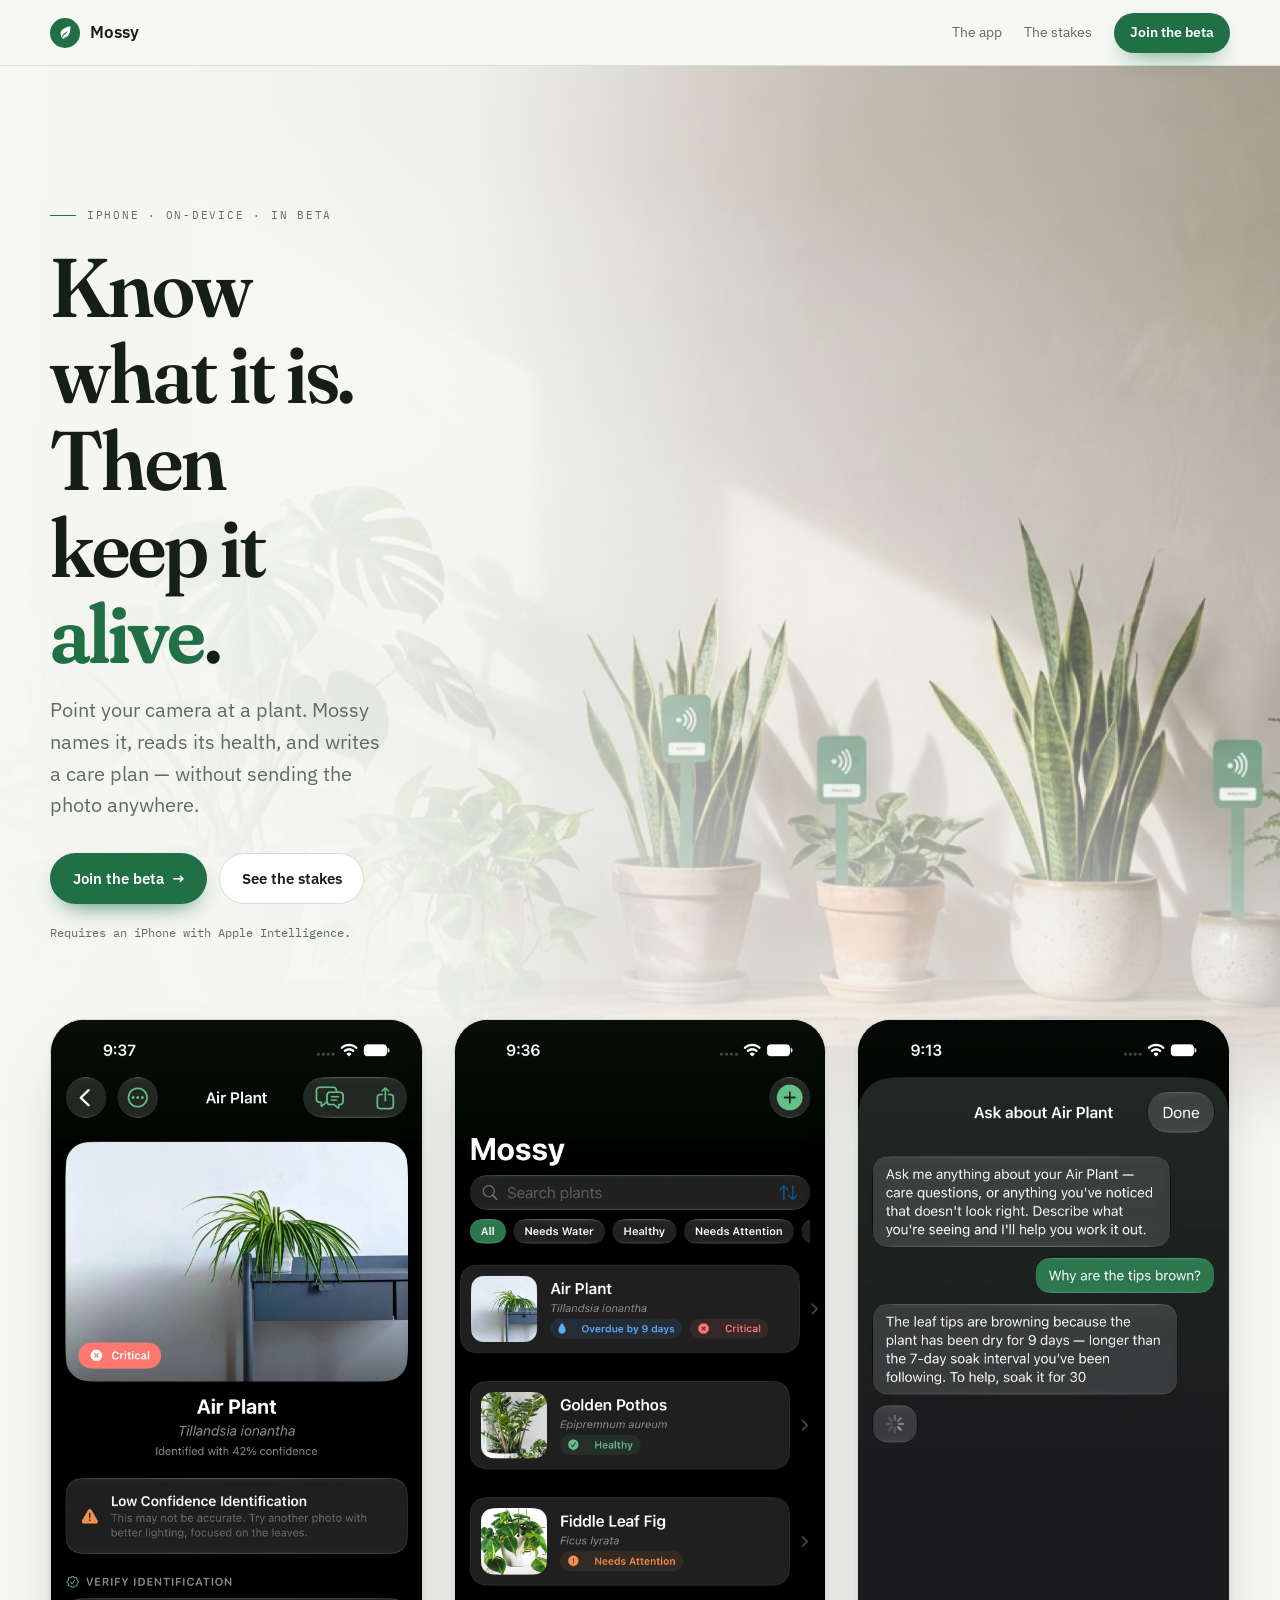
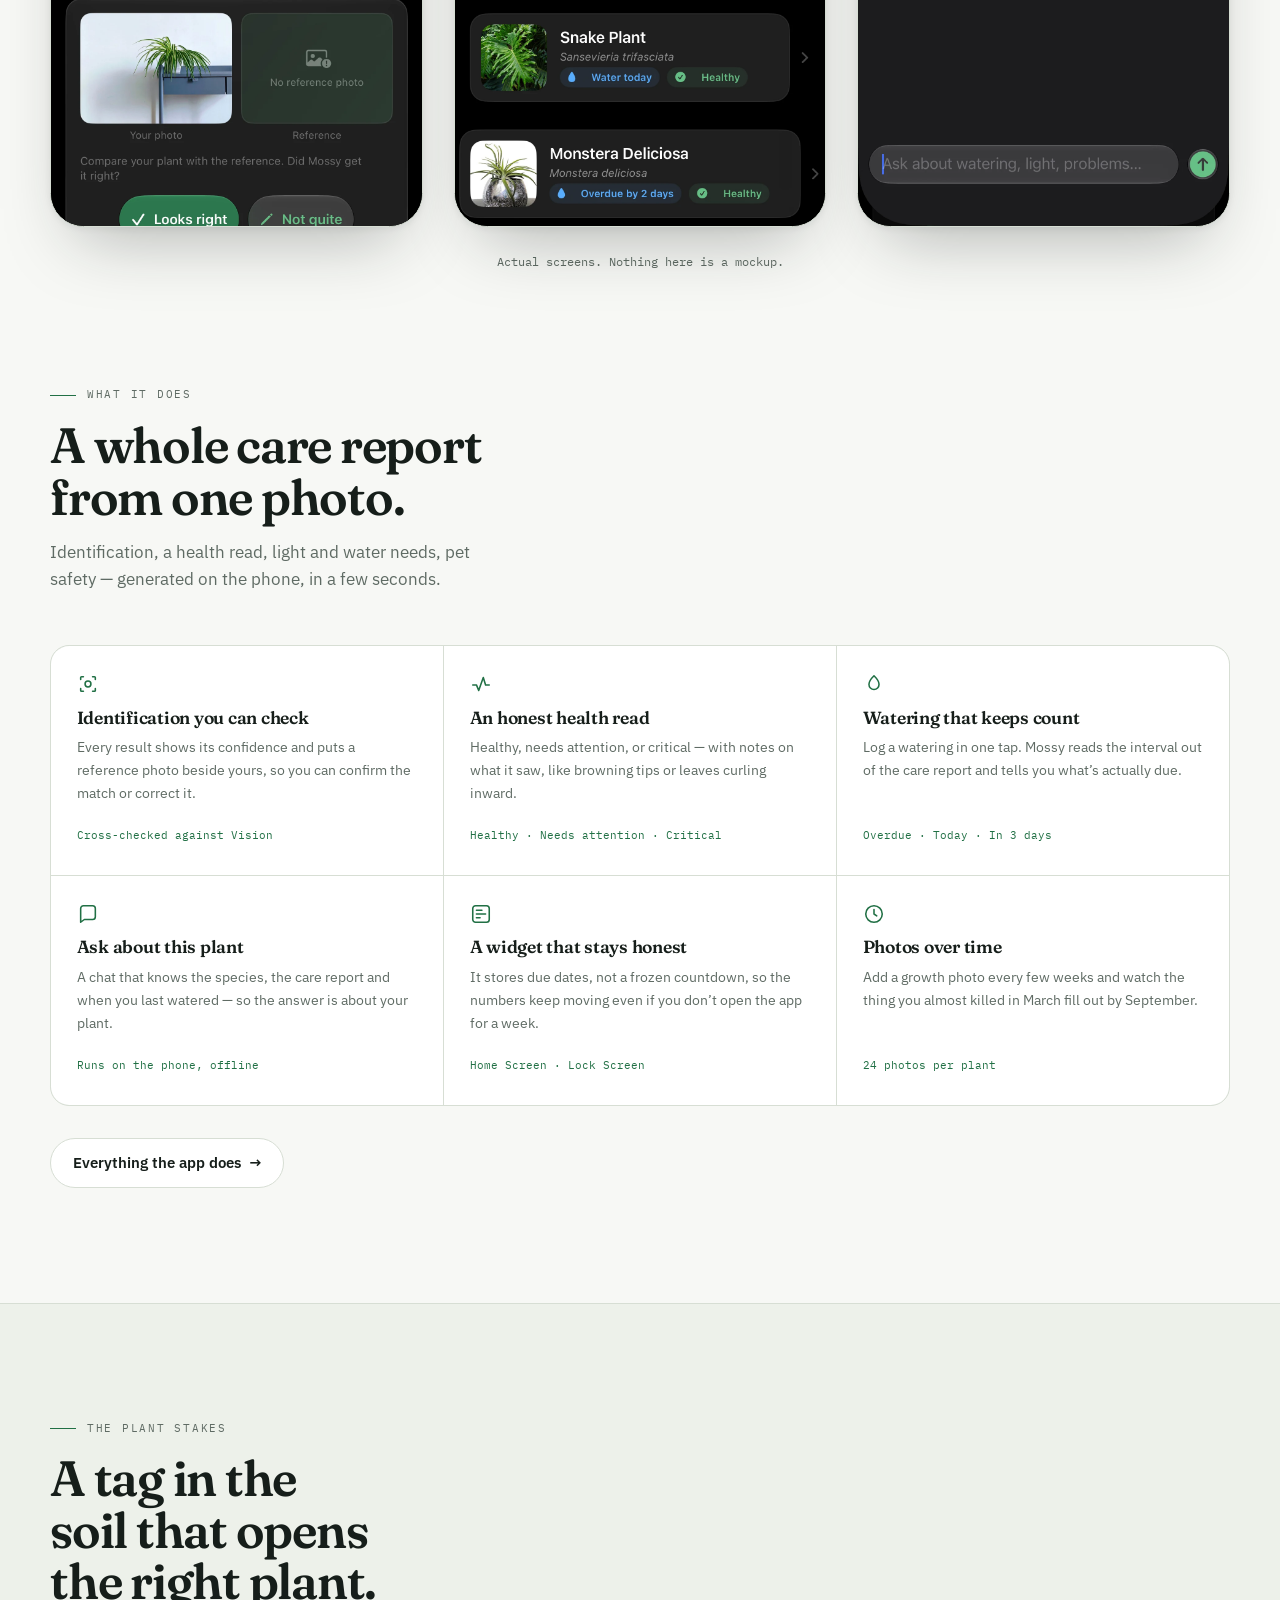
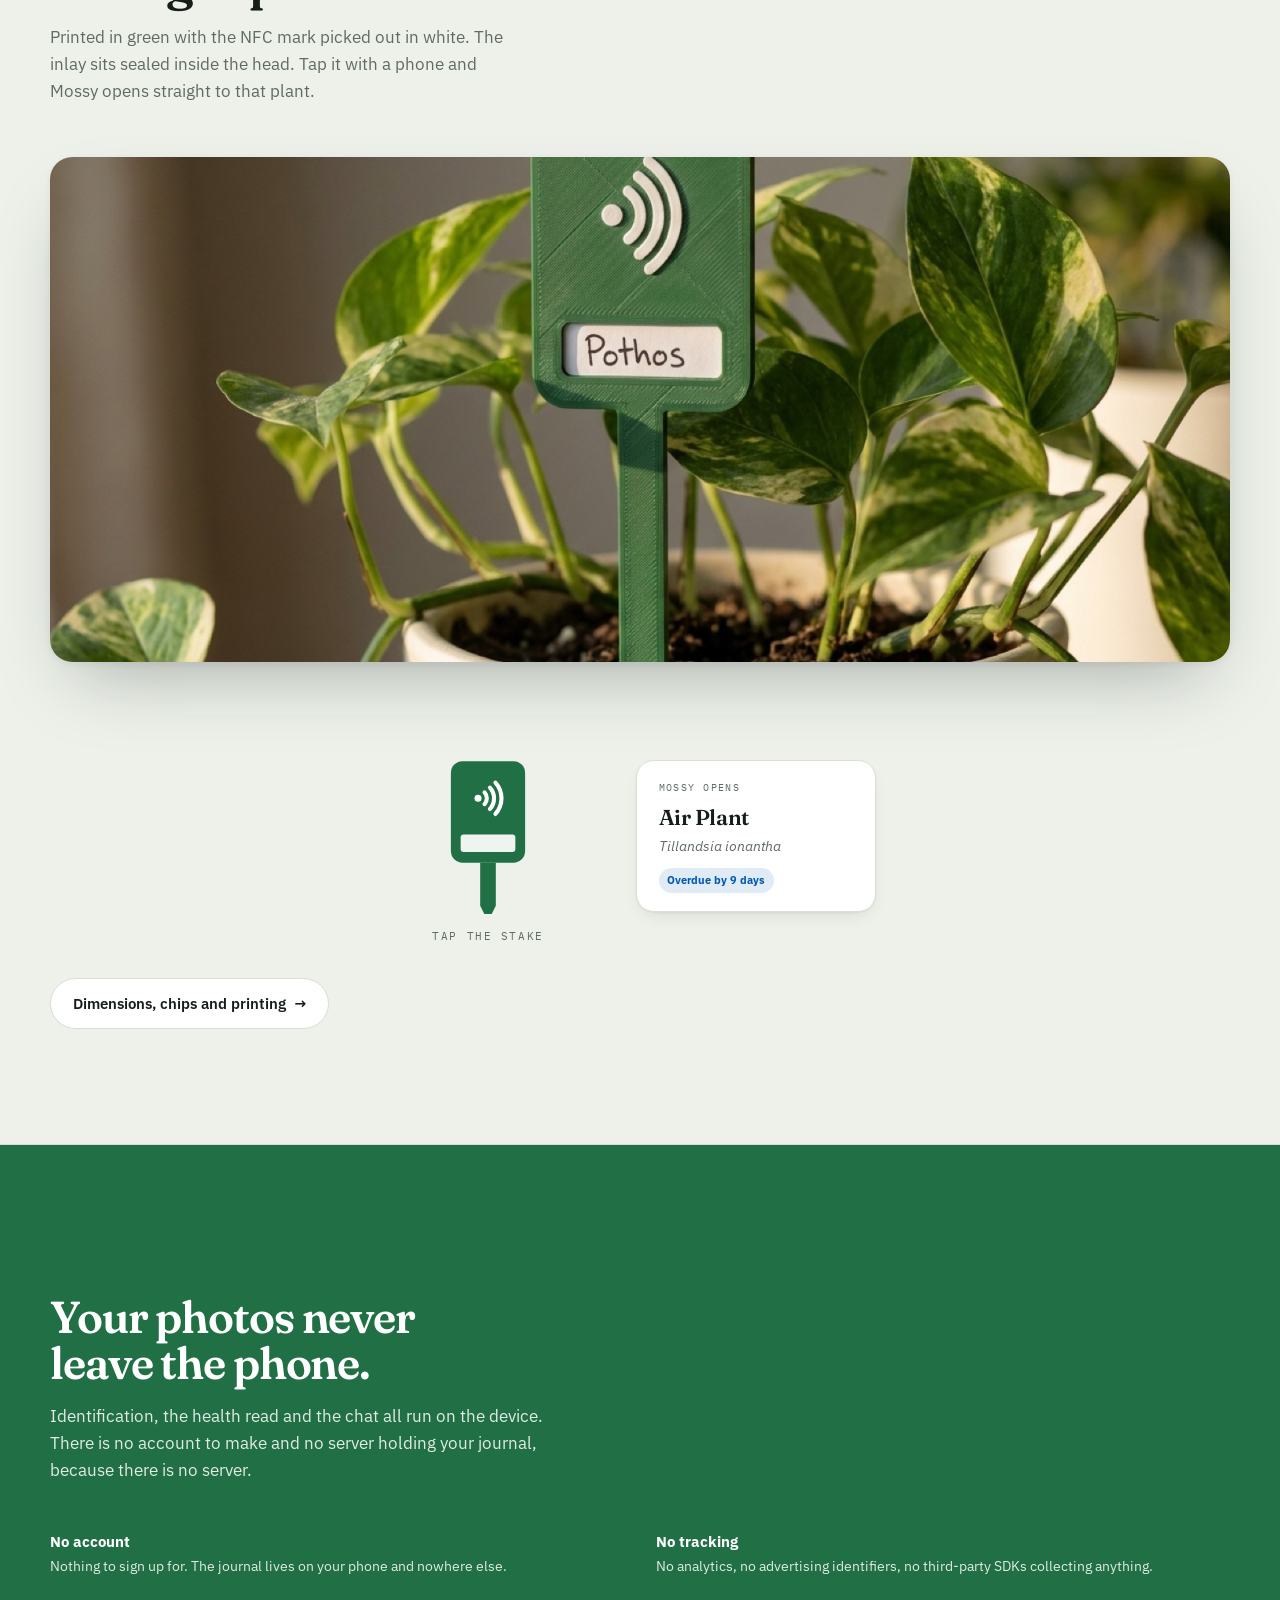
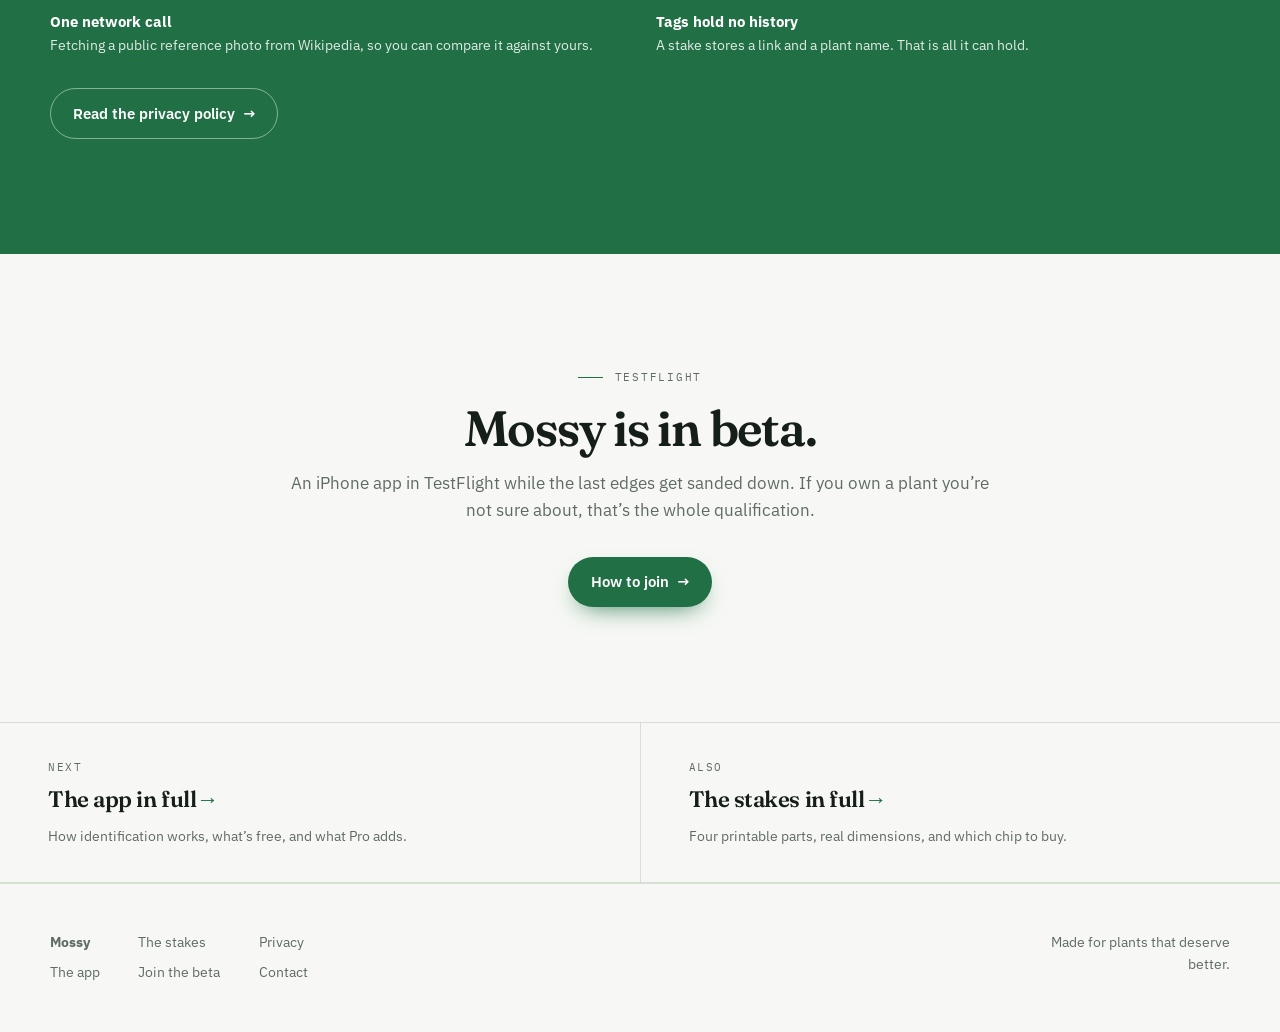
==== commit 57f90376: "Replace app screenshots with full-resolution captures The shipped screenshots were 285x620 thumbnail" ====
--- a/index.html
+++ b/index.html
@@ -53,9 +53,9 @@
 
   <div class="wrap">
     <div class="fan stagger">
-      <div class="device"><img src="/img/detail.png" alt="A plant's page in Mossy, showing a low-confidence warning, your photo beside a reference, and a care log." width="620" height="1348" loading="lazy"></div>
-      <div class="device"><img src="/img/journal-dark.png" alt="The Mossy journal listing five plants with watering and health badges." width="620" height="1348" loading="lazy"></div>
-      <div class="device"><img src="/img/chat.png" alt="Asking Mossy why the tips are brown, and getting an answer that cites the plant's watering history." width="620" height="1348" loading="lazy"></div>
+      <div class="device"><img src="/img/detail.webp" alt="A plant's page in Mossy, showing a low-confidence warning, your photo beside a reference, and a care log." width="1206" height="2622" loading="lazy"></div>
+      <div class="device"><img src="/img/journal-dark.webp" alt="The Mossy journal listing five plants with watering and health badges." width="1206" height="2622" loading="lazy"></div>
+      <div class="device"><img src="/img/chat.webp" alt="Asking Mossy why the tips are brown, and getting an answer that cites the plant's watering history." width="1206" height="2622" loading="lazy"></div>
     </div>
     <p class="fan-cap">Actual screens. Nothing here is a mockup.</p>
   </div>
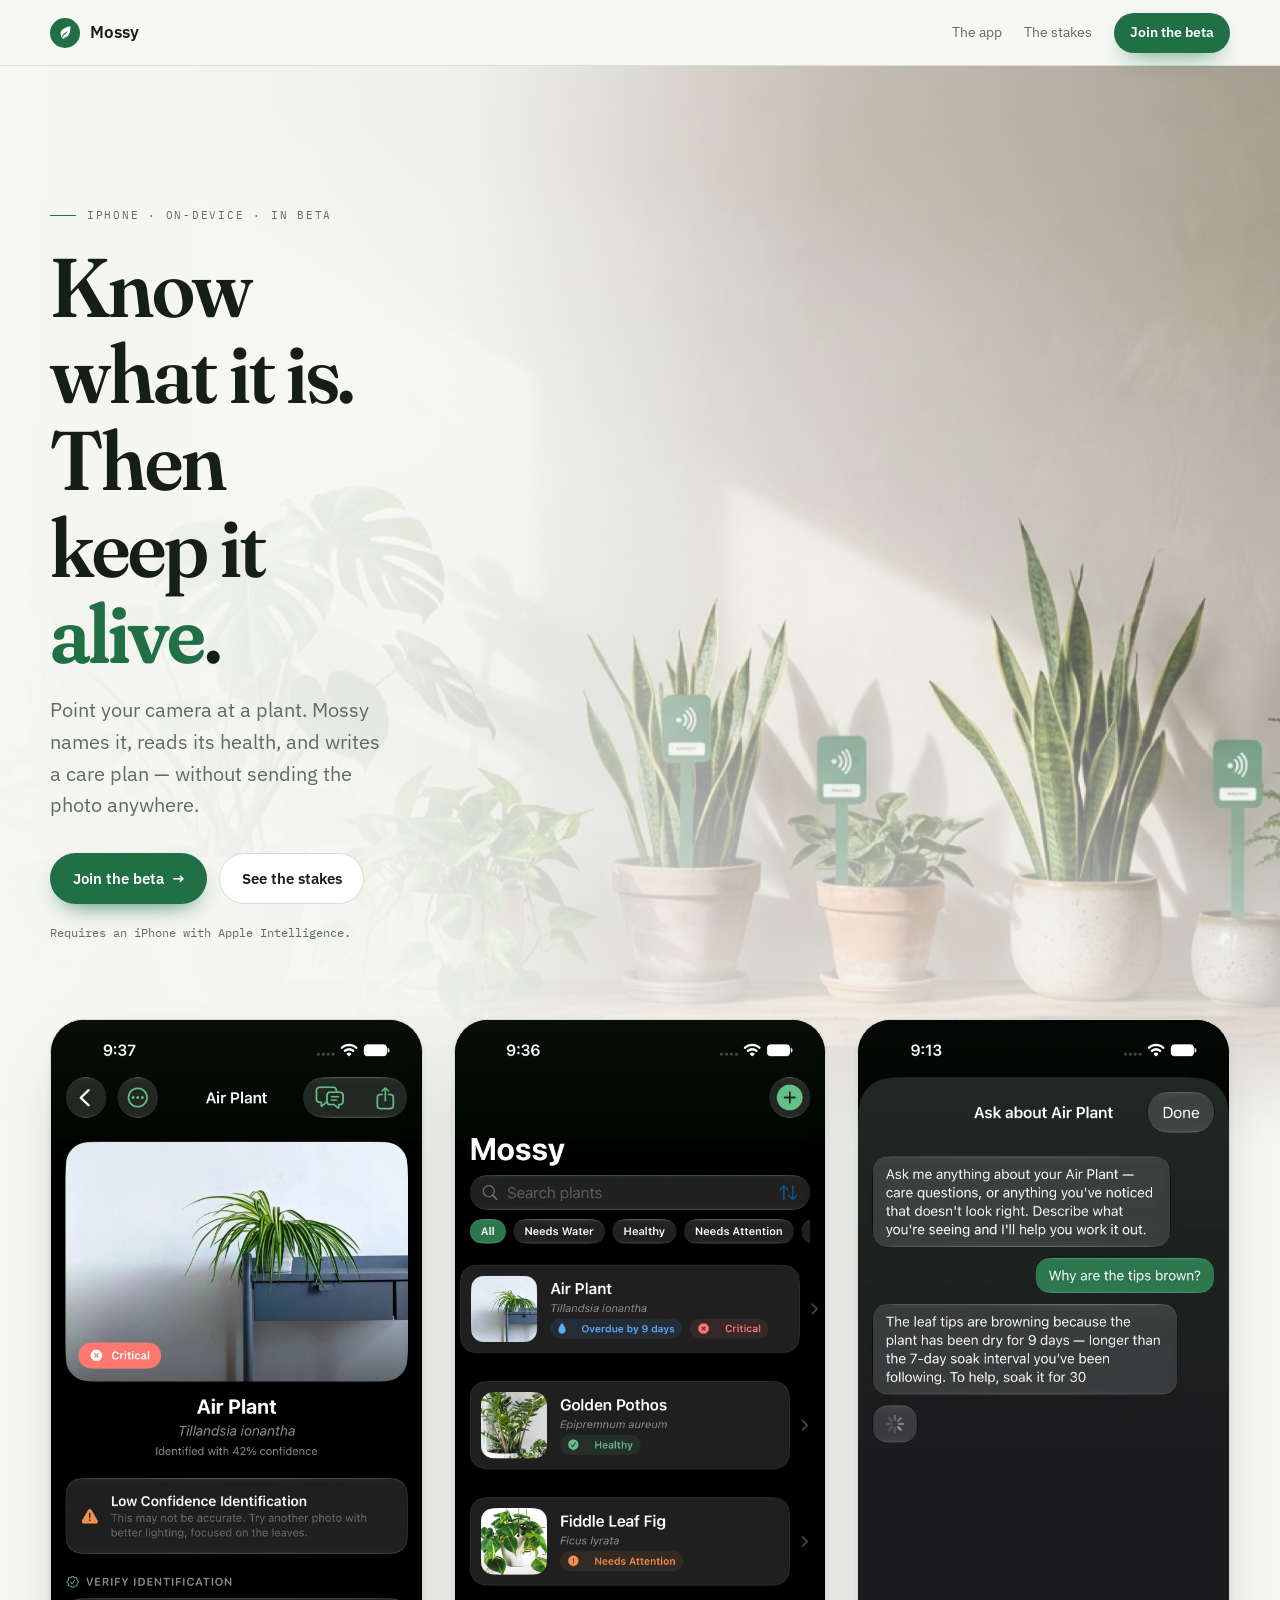
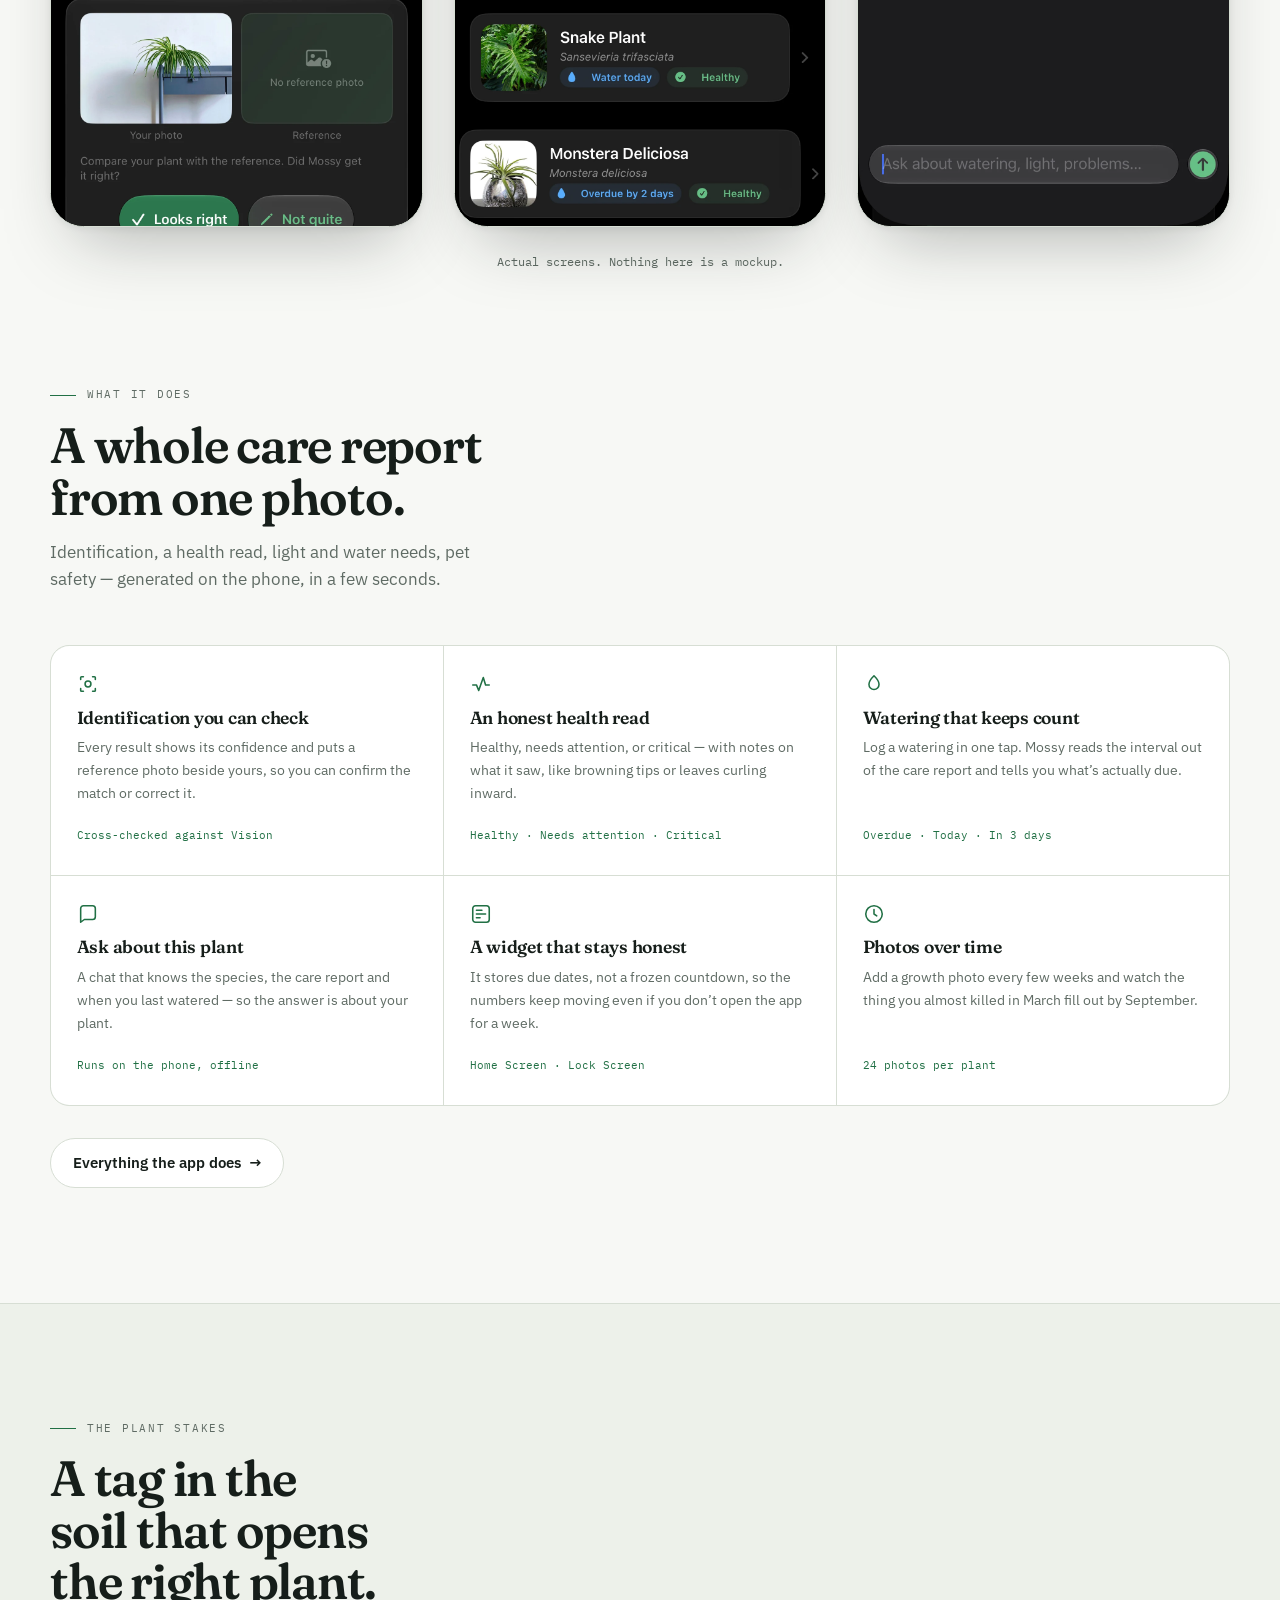
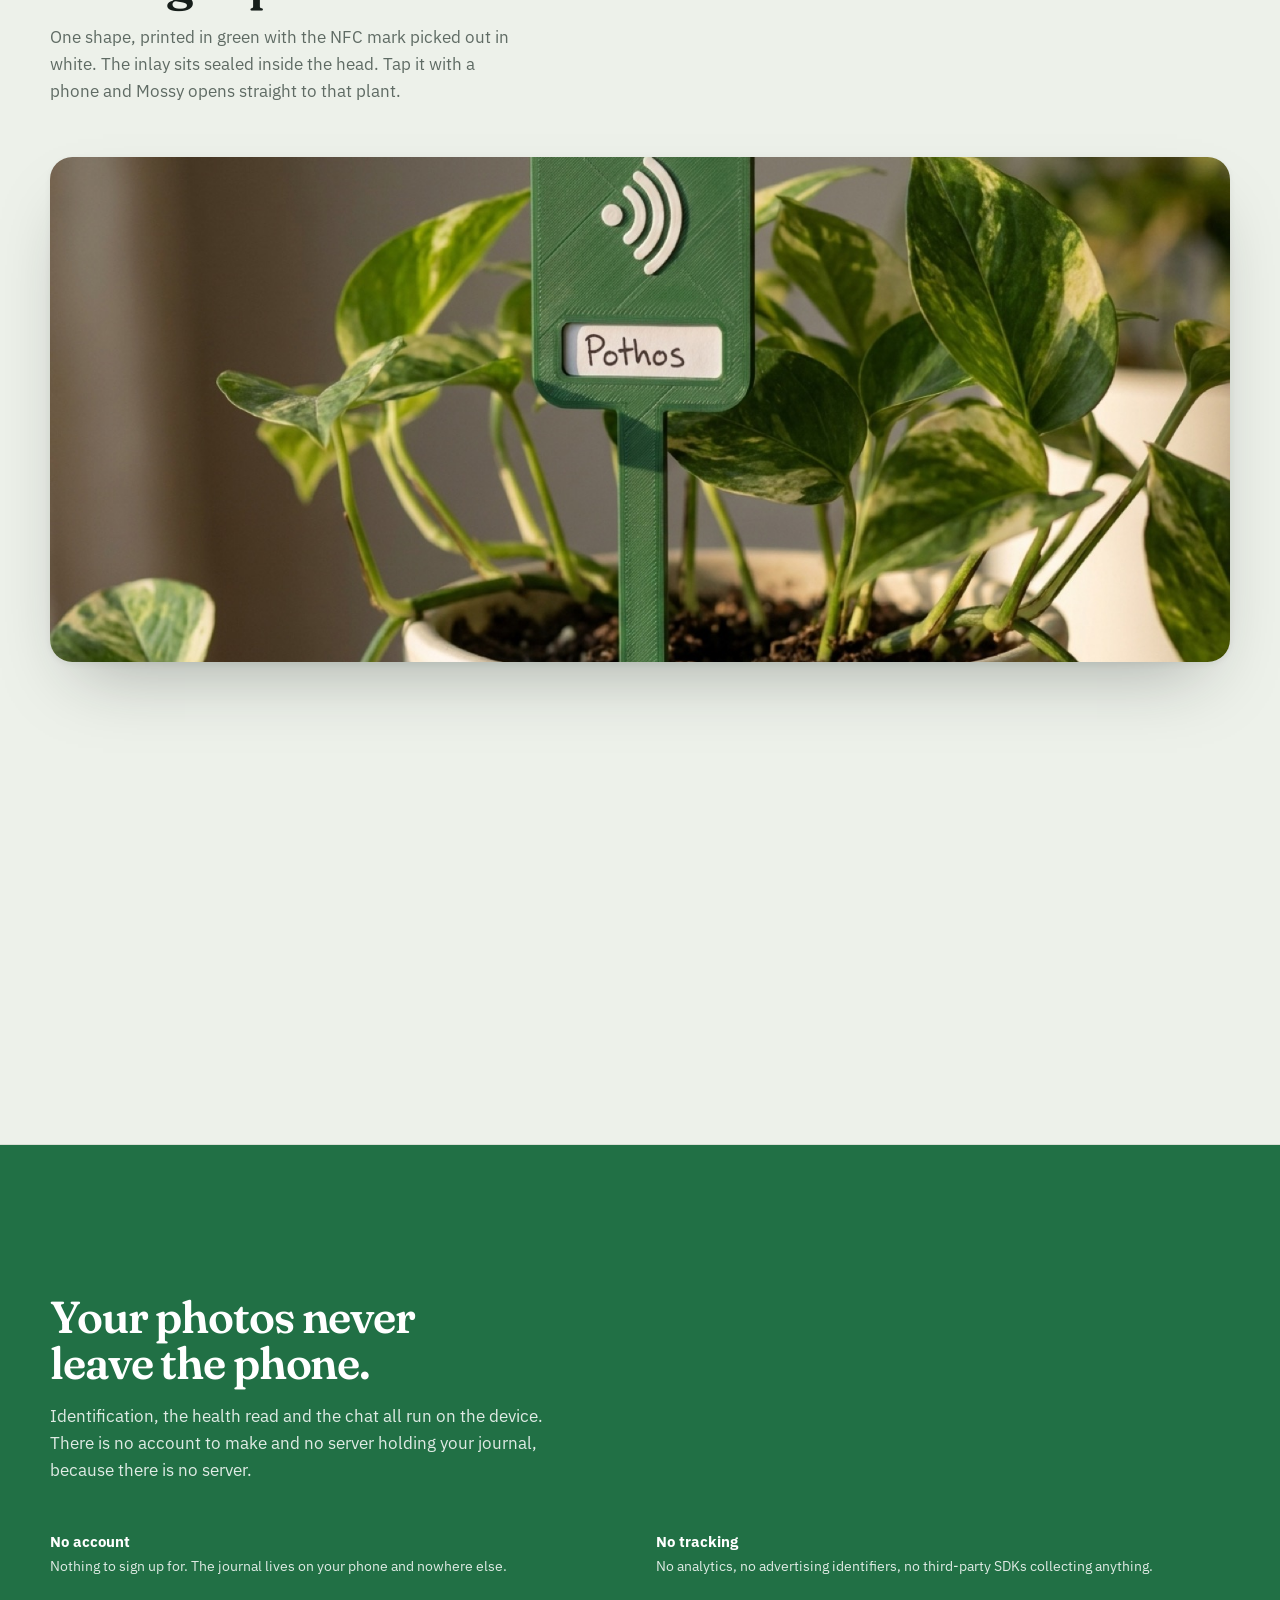
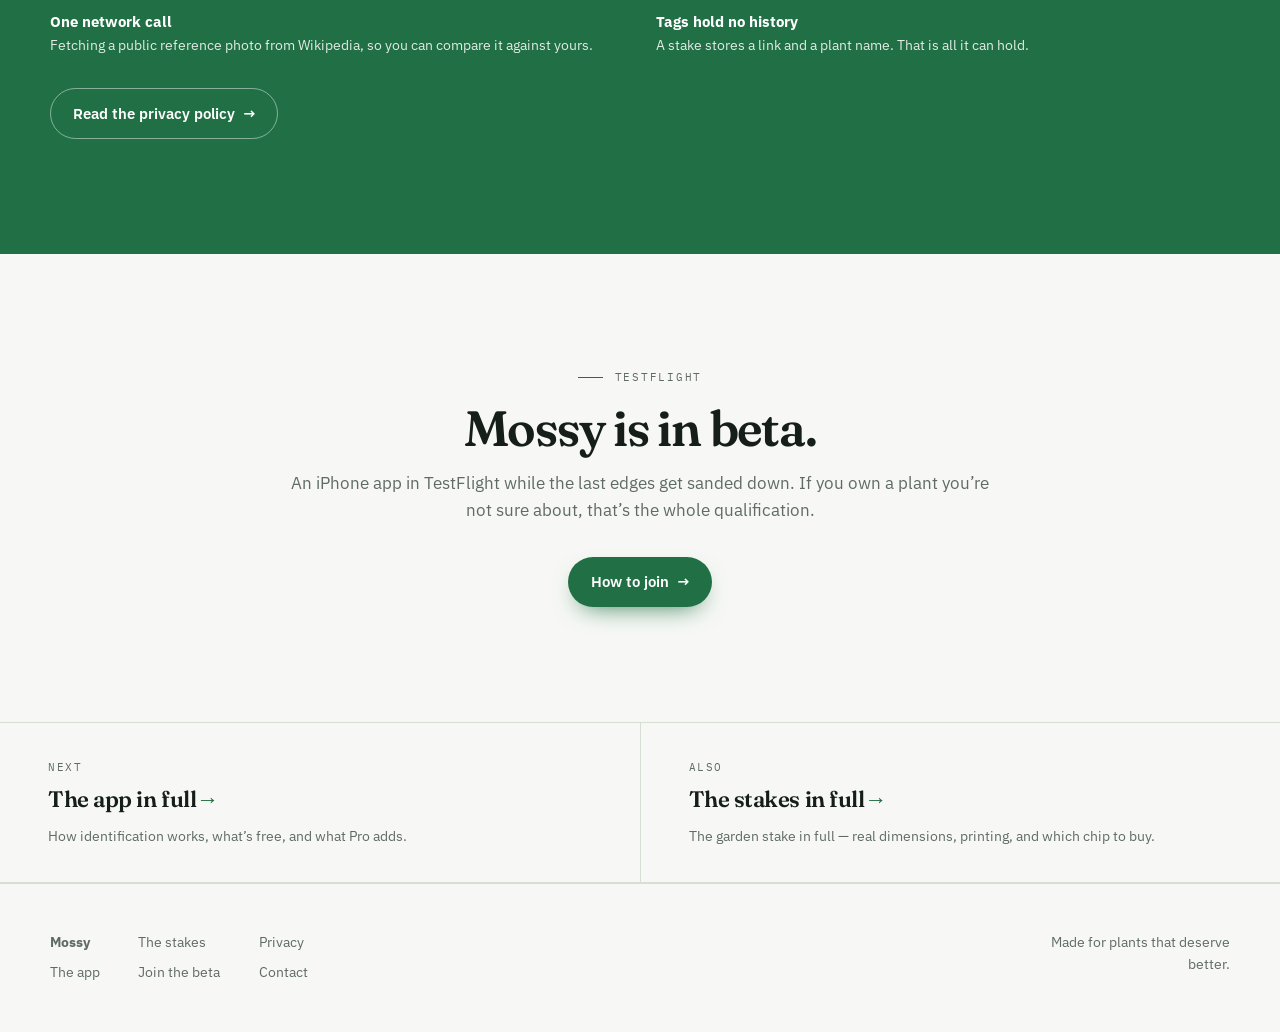
==== commit e324966e: "Narrow the stakes page to the garden stake alone Only one design ships to start, so the four-shape c" ====
--- a/index.html
+++ b/index.html
@@ -127,8 +127,8 @@
       <div class="plate-head reveal">
         <p class="label">The plant stakes</p>
         <h2>A tag in the soil that opens the right plant.</h2>
-        <p>Printed in green with the NFC mark picked out in white. The inlay
-          sits sealed inside the head. Tap it with a phone and Mossy opens
+        <p>One shape, printed in green with the NFC mark picked out in white. The
+          inlay sits sealed inside the head. Tap it with a phone and Mossy opens
           straight to that plant.</p>
       </div>
 
@@ -224,7 +224,7 @@
   <a href="/stakes/">
     <span class="k">Also</span>
     <span class="t">The stakes in full</span>
-    <span class="d">Four printable parts, real dimensions, and which chip to buy.</span>
+    <span class="d">The garden stake in full — real dimensions, printing, and which chip to buy.</span>
   </a>
 </nav>
 
